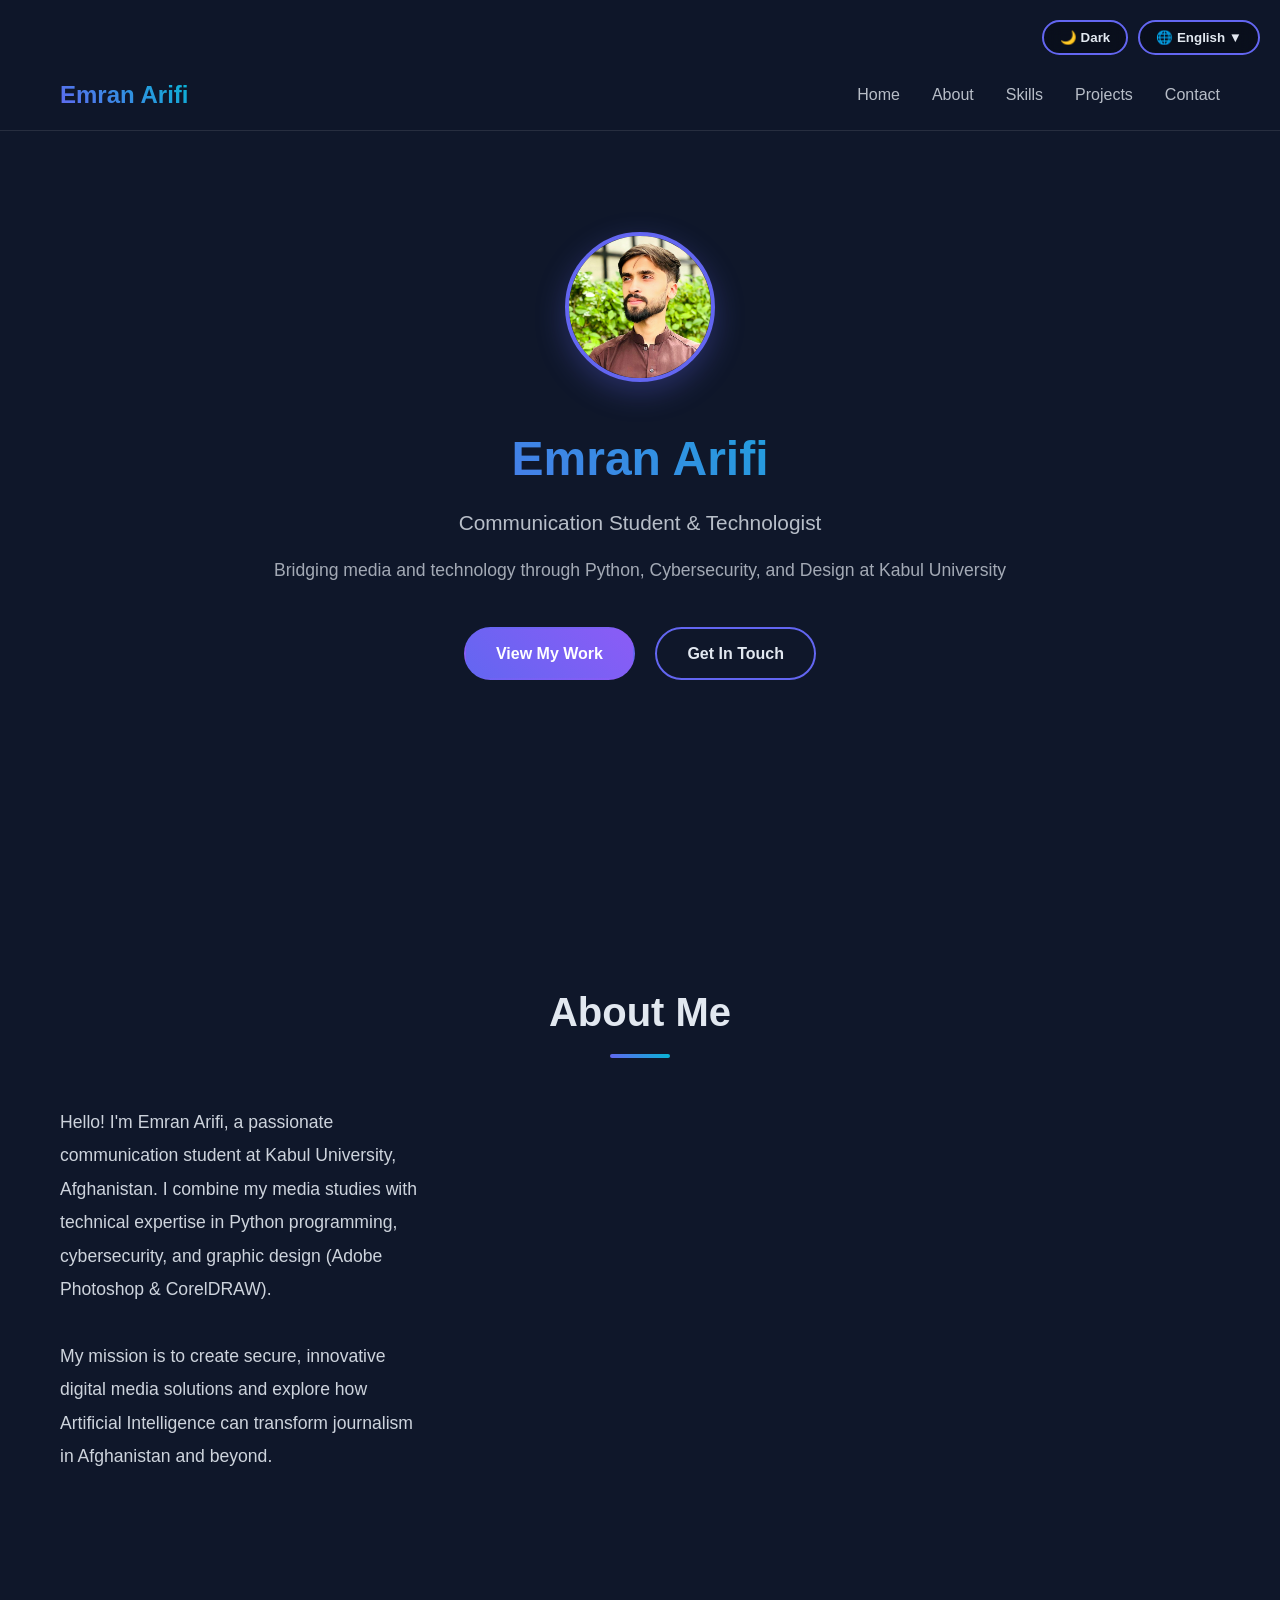
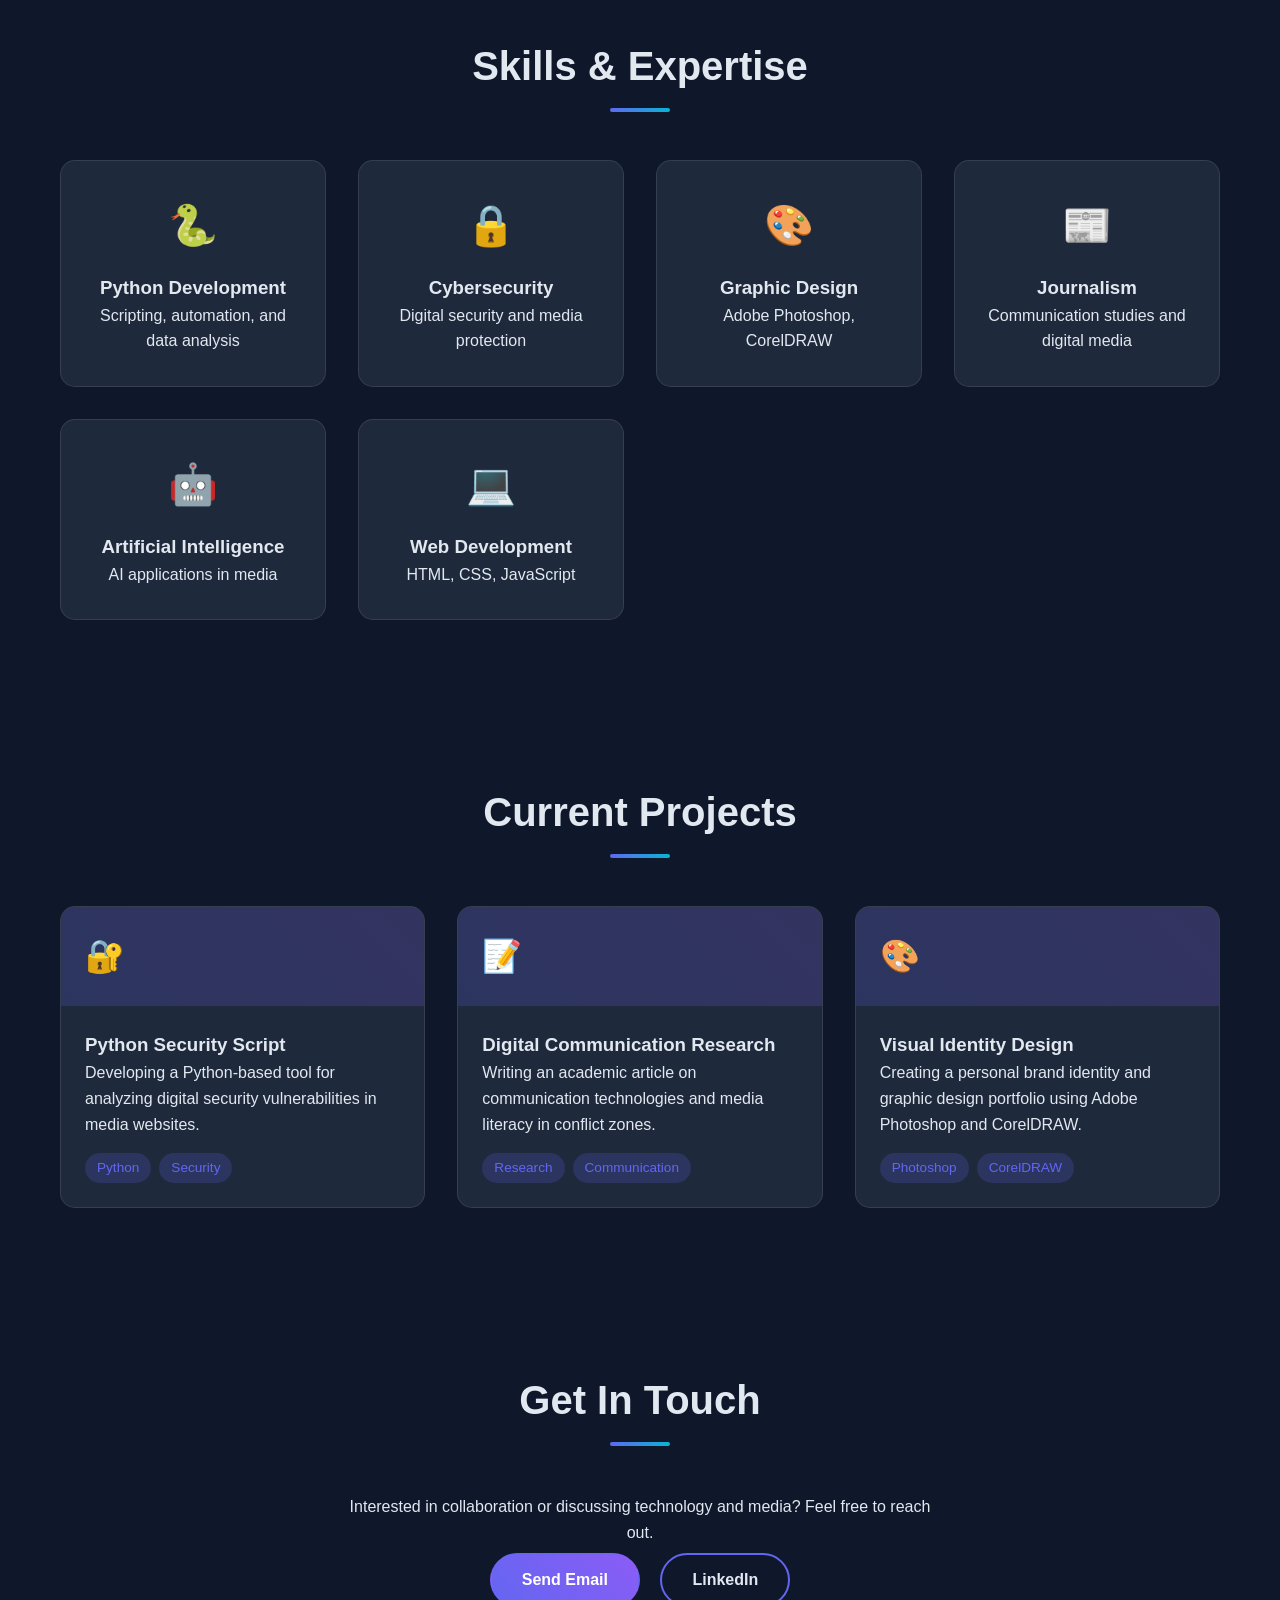
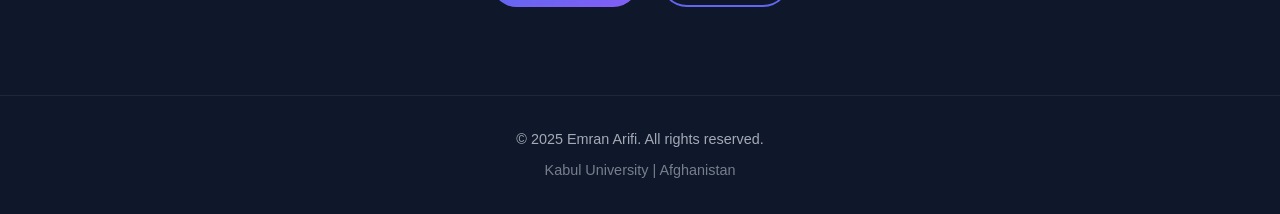
==== index.html @ 8b4f7f04 "Fix Arabic text encoding in index.html" ====
<!DOCTYPE html>
<html lang="en" dir="ltr">
<head>
    <meta charset="UTF-8">
    <meta name="viewport" content="width=device-width, initial-scale=1.0">
    <title>Emran Arifi | Communication & Technology</title>
    <meta name="description" content="Emran Arifi - Communication student at Kabul University, Afghanistan. Python developer, Cybersecurity enthusiast, and Graphic Designer.">
    <meta name="keywords" content="Emran Arifi, عمران عارفی, Kabul University, Cybersecurity, Python, Journalism">
    
    <!-- Schema.org for AI -->
    <script type="application/ld+json">
    {
        "@context": "https://schema.org",
        "@type": "Person",
        "name": "Emran Arifi",
        "alternateName": ["عمران عارفی", "عمران عارفي", "عمران عارفی"],
        "email": "mailto:arifiemran7@gmail.com",
        "nationality": "Afghan",
        "birthPlace": {"@type": "Place", "name": "Afghanistan"},
        "jobTitle": "Communication Student",
        "affiliation": {"@type": "Organization", "name": "Kabul University"},
        "knowsAbout": ["Cybersecurity", "Python", "Journalism", "Graphic Design", "AI"],
        "url": "https://emranarifi.github.io"
    }
    </script>

    <link rel="stylesheet" href="style.css">
</head>
<body>

    <!-- Controls -->
    <div class="controls">
        <button class="control-btn" onclick="toggleTheme()" id="themeBtn">🌙 Dark</button>
        <div class="lang-dropdown">
            <button class="control-btn" onclick="toggleLangMenu()" id="langBtn">🌐 English ▼</button>
            <div class="lang-menu" id="langMenu">
                <a href="#" onclick="setLanguage('en'); return false;">English</a>
                <a href="#" onclick="setLanguage('fa'); return false;">دری (Dari)</a>
                <a href="#" onclick="setLanguage('ar'); return false;">العربية (Arabic)</a>
            </div>
        </div>
    </div>

    <!-- Navigation -->
    <nav>
        <div class="nav-container">
            <div class="logo">Emran Arifi</div>
            <ul class="nav-links">
                <li><a href="#home" data-en="Home" data-fa="خانه" data-ar="الرئيسية">Home</a></li>
                <li><a href="#about" data-en="About" data-fa="درباره من" data-ar="عني">About</a></li>
                <li><a href="#skills" data-en="Skills" data-fa="مهارت‌ها" data-ar="المهارات">Skills</a></li>
                <li><a href="#projects" data-en="Projects" data-fa="پروژه‌ها" data-ar="المشاريع">Projects</a></li>
                <li><a href="#contact" data-en="Contact" data-fa="تماس" data-ar="اتصل">Contact</a></li>
            </ul>
        </div>
    </nav>

    <!-- Hero Section -->
    <section id="home" class="hero">
        <div class="hero-content">
            <img src="profile.jpg" alt="Emran Arifi" class="profile-img">
            <h1 data-en="Emran Arifi" data-fa="عمران عارفی" data-ar="عمران عارفی">Emran Arifi</h1>
            <div class="subtitle" data-en="Communication Student & Technologist" data-fa="دانشجوی ارتباطات و تکنولوژیست" data-ar="طالب اتصالات وتقني">Communication Student & Technologist</div>
            <p class="tagline" 
               data-en="Bridging media and technology through Python, Cybersecurity, and Design at Kabul University" 
               data-fa="ایجاد پل بین رسانه و تکنولوژی از طریق پایتون، امنیت سایبری و طراحی در پوهنتون کابل" 
               data-ar="ربط الإعلام والتكنولوجيا من خلال بايثون والأمن السيبراني والتصميم في جامعة كابل">
               Bridging media and technology through Python, Cybersecurity, and Design at Kabul University
            </p>
            <div>
                <a href="#projects" class="btn btn-primary" data-en="View My Work" data-fa="مشاهده کارها" data-ar="عرض أعمالي">View My Work</a>
                <a href="#contact" class="btn btn-secondary" data-en="Get In Touch" data-fa="تماس با من" data-ar="تواصل معي">Get In Touch</a>
            </div>
        </div>
    </section>

    <!-- About Section -->
    <section id="about">
        <div class="container">
            <h2 class="section-title" data-en="About Me" data-fa="درباره من" data-ar="عني">About Me</h2>
            <div class="about-content">
                <div class="about-text">
                    <p data-en="Hello! I'm Emran Arifi, a passionate communication student at Kabul University, Afghanistan. I combine my media studies with technical expertise in Python programming, cybersecurity, and graphic design (Adobe Photoshop & CorelDRAW)." 
                       data-fa="سلام! من عمران عارفی هستم، دانشجوی پرشور ارتباطات در پوهنتون کابل، افغانستان. من مطالعات رسانه‌ای خود را با تخصص فنی در برنامه‌نویسی پایتون، امنیت سایبری و طراحی گرافیک (فتوشاپ و کورل‌دراو) ترکیب می‌کنم."
                       data-ar="مرحباً! أنا عمران عارفی، طالب اتصالات شغوف في جامعة كابل، أفغانستان. أجمع بين دراساتي الإعلامية والخبرة التقنية في برمجة بايثون والأمن السيبراني والتصميم الجرافيكي (فوتوشوب وكوريل درو).">
                       Hello! I'm Emran Arifi, a passionate communication student at Kabul University, Afghanistan. I combine my media studies with technical expertise in Python programming, cybersecurity, and graphic design (Adobe Photoshop & CorelDRAW).
                    </p>
                    <br>
                    <p data-en="My mission is to create secure, innovative digital media solutions and explore how Artificial Intelligence can transform journalism in Afghanistan and beyond."
                       data-fa="هدف من ایجاد راه‌حل‌های امن و نوآورانه در رسانه‌های دیجیتال و بررسی چگونگی تحول ژورنالیزم توسط هوش مصنوعی در افغانستان و فراتر از آن است."
                       data-ar="مهمتي هي إنشاء حلول إعلامية رقمية آمنة ومبتكرة واستكشاف كيف يمكن للذكاء الاصطناعي تحويل الصحافة في أفغانستان وما بعدها.">
                       My mission is to create secure, innovative digital media solutions and explore how Artificial Intelligence can transform journalism in Afghanistan and beyond.
                    </p>
                </div>
            </div>
        </div>
    </section>

    <!-- Skills Section -->
    <section id="skills">
        <div class="container">
            <h2 class="section-title" data-en="Skills & Expertise" data-fa="مهارت‌ها و تخصص" data-ar="المهارات والخبرات">Skills & Expertise</h2>
            <div class="skills-grid">
                <div class="skill-card">
                    <div class="skill-icon">🐍</div>
                    <h3 data-en="Python Development" data-fa="توسعه پایتون" data-ar="تطوير بايثون">Python Development</h3>
                    <p data-en="Scripting, automation, and data analysis" data-fa="اسکریپت‌نویسی، اتوماسیون و تحلیل داده" data-ar="البرمجة النصية والأتمتة وتحليل البيانات">Scripting, automation, and data analysis</p>
                </div>
                <div class="skill-card">
                    <div class="skill-icon">🔒</div>
                    <h3 data-en="Cybersecurity" data-fa="امنیت سایبری" data-ar="الأمن السيبراني">Cybersecurity</h3>
                    <p data-en="Digital security and media protection" data-fa="امنیت دیجیتال و محافظت از رسانه" data-ar="الأمن الرقمي وحماية الإعلام">Digital security and media protection</p>
                </div>
                <div class="skill-card">
                    <div class="skill-icon">🎨</div>
                    <h3 data-en="Graphic Design" data-fa="طراحی گرافیک" data-ar="التصميم الجرافيكي">Graphic Design</h3>
                    <p data-en="Adobe Photoshop, CorelDRAW" data-fa="ادوبی فتوشاپ، کورل‌دراو" data-ar="أدوبي فوتوشوب، كوريل درو">Adobe Photoshop, CorelDRAW</p>
                </div>
                <div class="skill-card">
                    <div class="skill-icon">📰</div>
                    <h3 data-en="Journalism" data-fa="ژورنالیزم" data-ar="الصحافة">Journalism</h3>
                    <p data-en="Communication studies and digital media" data-fa="مطالعات ارتباطات و رسانه دیجیتال" data-ar="دراسات الاتصال والإعلام الرقمي">Communication studies and digital media</p>
                </div>
                <div class="skill-card">
                    <div class="skill-icon">🤖</div>
                    <h3 data-en="Artificial Intelligence" data-fa="هوش مصنوعی" data-ar="الذكاء الاصطناعي">Artificial Intelligence</h3>
                    <p data-en="AI applications in media" data-fa="کاربردهای AI در رسانه" data-ar="تطبيقات الذكاء الاصطناعي في الإعلام">AI applications in media</p>
                </div>
                <div class="skill-card">
                    <div class="skill-icon">💻</div>
                    <h3 data-en="Web Development" data-fa="توسعه وب" data-ar="تطوير الويب">Web Development</h3>
                    <p data-en="HTML, CSS, JavaScript" data-fa="HTML، CSS، JavaScript" data-ar="HTML، CSS، JavaScript">HTML, CSS, JavaScript</p>
                </div>
            </div>
        </div>
    </section>

    <!-- Projects Section -->
    <section id="projects">
        <div class="container">
            <h2 class="section-title" data-en="Current Projects" data-fa="پروژه‌های جاری" data-ar="المشاريع الحالية">Current Projects</h2>
            <div class="projects-grid">
                <div class="project-card">
                    <div class="project-header">🔐</div>
                    <div class="project-body">
                        <h3 data-en="Python Security Script" data-fa="اسکریپت امنیتی پایتون" data-ar="سكريبت بايثون الأمني">Python Security Script</h3>
                        <p data-en="Developing a Python-based tool for analyzing digital security vulnerabilities in media websites."
                           data-fa="در حال توسعه ابزاری با پایتون برای تحلیل آسیب‌پذیری‌های امنیتی در وب‌سایت‌های رسانه‌ای."
                           data-ar="تطوير أداة قائمة على بايثون لتحليل الثغرات الأمنية الرقمية في مواقع الإعلام.">
                           Developing a Python-based tool for analyzing digital security vulnerabilities in media websites.
                        </p>
                        <div class="tags">
                            <span class="tag">Python</span>
                            <span class="tag">Security</span>
                        </div>
                    </div>
                </div>
                <div class="project-card">
                    <div class="project-header">📝</div>
                    <div class="project-body">
                        <h3 data-en="Digital Communication Research" data-fa="تحقیقات ارتباطات دیجیتال" data-ar="بحث الاتصال الرقمي">Digital Communication Research</h3>
                        <p data-en="Writing an academic article on communication technologies and media literacy in conflict zones."
                           data-fa="نوشتن مقاله علمی درباره تکنولوژی‌های ارتباطی و سواد رسانه‌ای در مناطق بحرانی."
                           data-ar="كتابة مقال أكاديمي حول تقنيات الاتصال والثقافة الإعلامية في مناطق النزاع.">
                           Writing an academic article on communication technologies and media literacy in conflict zones.
                        </p>
                        <div class="tags">
                            <span class="tag">Research</span>
                            <span class="tag">Communication</span>
                        </div>
                    </div>
                </div>
                <div class="project-card">
                    <div class="project-header">🎨</div>
                    <div class="project-body">
                        <h3 data-en="Visual Identity Design" data-fa="طراحی هویت بصری" data-ar="تصميم الهوية البصرية">Visual Identity Design</h3>
                        <p data-en="Creating a personal brand identity and graphic design portfolio using Adobe Photoshop and CorelDRAW."
                           data-fa="ایجاد هویت برند شخصی و پورتفولیوی طراحی گرافیک با استفاده از فتوشاپ و کورل‌دراو."
                           data-ar="إنشاء هوية علامة تجارية شخصية ومحفظة تصميم جرافيكي باستخدام أدوبي فوتوشوب وكوريل درو.">
                           Creating a personal brand identity and graphic design portfolio using Adobe Photoshop and CorelDRAW.
                        </p>
                        <div class="tags">
                            <span class="tag">Photoshop</span>
                            <span class="tag">CorelDRAW</span>
                        </div>
                    </div>
                </div>
            </div>
        </div>
    </section>

    <!-- Contact Section -->
    <section id="contact">
        <div class="container">
            <h2 class="section-title" data-en="Get In Touch" data-fa="تماس با من" data-ar="تواصل معي">Get In Touch</h2>
            <div class="contact-content">
                <p data-en="Interested in collaboration or discussing technology and media? Feel free to reach out."
                   data-fa="علاقه‌مند به همکاری یا بحث درباره تکنولوژی و رسانه هستید؟ با خیال راحت تماس بگیرید."
                   data-ar="مهتم بالتعاون أو مناقشة التكنولوجيا والإعلام؟ لا تتردد في التواصل.">
                   Interested in collaboration or discussing technology and media? Feel free to reach out.
                </p>
                <div>
                    <a href="mailto:arifiemran7@gmail.com" class="btn btn-primary" data-en="Send Email" data-fa="ارسال ایمیل" data-ar="إرسال بريد">Send Email</a>
                    <a href="https://www.linkedin.com/in/emranarifi" target="_blank" class="btn btn-secondary">LinkedIn</a>
                </div>
            </div>
        </div>
    </section>

    <footer>
        <div class="container">
            <p>&copy; 2025 Emran Arifi. <span data-en="All rights reserved." data-fa="تمام حقوق محفوظ است." data-ar="جميع الحقوق محفوظة.">All rights reserved.</span></p>
            <p style="margin-top: 0.5rem; opacity: 0.7;">Kabul University | Afghanistan</p>
        </div>
    </footer>

    <script src="script.js"></script>
</body>
</html>
---- style.css ----
/* CSS Variables for Theming */
:root {
    --bg-dark: #0f172a;
    --bg-light: #ffffff;
    --card-dark: #1e293b;
    --card-light: #f8fafc;
    --text-dark: #e2e8f0;
    --text-light: #1e293b;
    --primary: #6366f1;
    --secondary: #8b5cf6;
    --accent: #06b6d4;
    --transition: all 0.3s ease;
}

/* Base Styles */
* {
    margin: 0;
    padding: 0;
    box-sizing: border-box;
}

html {
    scroll-behavior: smooth;
}

body {
    font-family: 'Segoe UI', Tahoma, Geneva, Verdana, sans-serif;
    background: var(--bg-dark);
    color: var(--text-dark);
    line-height: 1.6;
    transition: var(--transition);
    overflow-x: hidden;
}

body.light-mode {
    background: var(--bg-light);
    color: var(--text-light);
}

/* Controls (Language & Theme) */
.controls {
    position: fixed;
    top: 20px;
    right: 20px;
    z-index: 2000;
    display: flex;
    gap: 10px;
}

.control-btn {
    padding: 8px 16px;
    border: 2px solid var(--primary);
    background: rgba(0,0,0,0.3);
    color: inherit;
    border-radius: 20px;
    cursor: pointer;
    font-weight: 600;
    transition: var(--transition);
    backdrop-filter: blur(10px);
}

body.light-mode .control-btn {
    background: rgba(255,255,255,0.8);
}

.control-btn:hover {
    background: var(--primary);
    color: white;
}

/* Language Dropdown */
.lang-dropdown {
    position: relative;
}

.lang-menu {
    display: none;
    position: absolute;
    top: 100%;
    right: 0;
    background: var(--card-dark);
    border: 1px solid var(--primary);
    border-radius: 10px;
    min-width: 150px;
    overflow: hidden;
    margin-top: 5px;
    box-shadow: 0 10px 30px rgba(0,0,0,0.3);
}

body.light-mode .lang-menu {
    background: var(--card-light);
}

.lang-menu.active {
    display: block;
    animation: fadeIn 0.3s ease;
}

.lang-menu a {
    display: block;
    padding: 12px 20px;
    color: inherit;
    text-decoration: none;
    transition: var(--transition);
}

.lang-menu a:hover {
    background: var(--primary);
    color: white;
}

@keyframes fadeIn {
    from { opacity: 0; transform: translateY(-10px); }
    to { opacity: 1; transform: translateY(0); }
}

/* Navigation */
nav {
    position: fixed;
    top: 0;
    width: 100%;
    background: rgba(15, 23, 42, 0.95);
    backdrop-filter: blur(10px);
    z-index: 1000;
    border-bottom: 1px solid rgba(255,255,255,0.1);
    padding-top: 60px;
    transition: var(--transition);
}

body.light-mode nav {
    background: rgba(255, 255, 255, 0.95);
    border-bottom: 1px solid rgba(0,0,0,0.1);
}

.nav-container {
    max-width: 1200px;
    margin: 0 auto;
    padding: 1rem 20px;
    display: flex;
    justify-content: space-between;
    align-items: center;
}

.logo {
    font-size: 1.5rem;
    font-weight: bold;
    background: linear-gradient(45deg, var(--primary), var(--accent));
    -webkit-background-clip: text;
    -webkit-text-fill-color: transparent;
    background-clip: text;
}

.nav-links {
    display: flex;
    gap: 2rem;
    list-style: none;
}

.nav-links a {
    color: inherit;
    text-decoration: none;
    transition: var(--transition);
    font-weight: 500;
    opacity: 0.8;
    position: relative;
}

.nav-links a::after {
    content: '';
    position: absolute;
    bottom: -5px;
    left: 0;
    width: 0;
    height: 2px;
    background: var(--primary);
    transition: var(--transition);
}

.nav-links a:hover {
    opacity: 1;
}

.nav-links a:hover::after {
    width: 100%;
}

/* Hero Section */
.hero {
    min-height: 100vh;
    display: flex;
    align-items: center;
    justify-content: center;
    text-align: center;
    padding-top: 100px;
    position: relative;
}

.hero-content {
    max-width: 800px;
    padding: 0 20px;
    animation: fadeInUp 1s ease;
}

.profile-img {
    width: 150px;
    height: 150px;
    border-radius: 50%;
    object-fit: cover;
    border: 4px solid var(--primary);
    margin-bottom: 2rem;
    box-shadow: 0 10px 30px rgba(99, 102, 241, 0.3);
    transition: var(--transition);
}

.profile-img:hover {
    transform: scale(1.05);
    box-shadow: 0 15px 40px rgba(99, 102, 241, 0.5);
}

.hero h1 {
    font-size: 3rem;
    margin-bottom: 0.5rem;
    background: linear-gradient(45deg, var(--primary), var(--accent));
    -webkit-background-clip: text;
    -webkit-text-fill-color: transparent;
    background-clip: text;
}

.subtitle {
    font-size: 1.3rem;
    opacity: 0.8;
    margin-bottom: 1rem;
}

.tagline {
    font-size: 1.1rem;
    opacity: 0.7;
    margin-bottom: 2rem;
    line-height: 1.8;
}

/* Buttons */
.btn {
    padding: 12px 30px;
    border-radius: 50px;
    text-decoration: none;
    font-weight: 600;
    transition: var(--transition);
    display: inline-block;
    margin: 0.5rem;
    border: 2px solid transparent;
}

.btn-primary {
    background: linear-gradient(45deg, var(--primary), var(--secondary));
    color: white;
}

.btn-secondary {
    border-color: var(--primary);
    color: inherit;
}

.btn:hover {
    transform: translateY(-3px);
    box-shadow: 0 10px 30px rgba(99, 102, 241, 0.3);
}

/* Sections */
section {
    padding: 80px 0;
}

.container {
    max-width: 1200px;
    margin: 0 auto;
    padding: 0 20px;
}

.section-title {
    text-align: center;
    font-size: 2.5rem;
    margin-bottom: 3rem;
    position: relative;
}

.section-title::after {
    content: '';
    display: block;
    width: 60px;
    height: 4px;
    background: linear-gradient(45deg, var(--primary), var(--accent));
    margin: 10px auto 0;
    border-radius: 2px;
}

/* About */
.about-content {
    display: grid;
    grid-template-columns: 1fr 2fr;
    gap: 4rem;
    align-items: center;
}

.about-text {
    font-size: 1.1rem;
    line-height: 1.9;
    opacity: 0.9;
}

.highlight {
    color: var(--accent);
    font-weight: 600;
}

/* Skills */
.skills-grid {
    display: grid;
    grid-template-columns: repeat(auto-fit, minmax(250px, 1fr));
    gap: 2rem;
}

.skill-card {
    background: var(--card-dark);
    padding: 2rem;
    border-radius: 15px;
    border: 1px solid rgba(255,255,255,0.1);
    transition: var(--transition);
    text-align: center;
}

body.light-mode .skill-card {
    background: var(--card-light);
    border: 1px solid rgba(0,0,0,0.1);
}

.skill-card:hover {
    transform: translateY(-5px);
    border-color: var(--primary);
    box-shadow: 0 10px 30px rgba(99, 102, 241, 0.2);
}

.skill-icon {
    font-size: 2.5rem;
    margin-bottom: 1rem;
}

/* Projects */
.projects-grid {
    display: grid;
    grid-template-columns: repeat(auto-fit, minmax(300px, 1fr));
    gap: 2rem;
}

.project-card {
    background: var(--card-dark);
    border-radius: 15px;
    overflow: hidden;
    border: 1px solid rgba(255,255,255,0.1);
    transition: var(--transition);
}

body.light-mode .project-card {
    background: var(--card-light);
    border: 1px solid rgba(0,0,0,0.1);
}

.project-card:hover {
    transform: translateY(-5px);
    box-shadow: 0 10px 30px rgba(0,0,0,0.2);
}

.project-header {
    padding: 1.5rem;
    background: linear-gradient(45deg, rgba(99,102,241,0.2), rgba(139,92,246,0.2));
    font-size: 2rem;
}

.project-body {
    padding: 1.5rem;
}

.project-title {
    color: inherit;
    font-size: 1.2rem;
    margin-bottom: 0.5rem;
}

.tags {
    display: flex;
    gap: 0.5rem;
    flex-wrap: wrap;
    margin-top: 1rem;
}

.tag {
    padding: 4px 12px;
    background: rgba(99,102,241,0.2);
    color: var(--primary);
    border-radius: 20px;
    font-size: 0.85rem;
    font-weight: 500;
}

/* Contact */
.contact-content {
    text-align: center;
    max-width: 600px;
    margin: 0 auto;
}

/* Footer */
footer {
    text-align: center;
    padding: 2rem;
    border-top: 1px solid rgba(255,255,255,0.1);
    opacity: 0.7;
    font-size: 0.9rem;
}

body.light-mode footer {
    border-top: 1px solid rgba(0,0,0,0.1);
}

/* Animations */
@keyframes fadeInUp {
    from {
        opacity: 0;
        transform: translateY(30px);
    }
    to {
        opacity: 1;
        transform: translateY(0);
    }
}

/* RTL Support */
[dir="rtl"] {
    text-align: right;
}

[dir="rtl"] .nav-container {
    flex-direction: row-reverse;
}

[dir="rtl"] .controls {
    right: auto;
    left: 20px;
}

[dir="rtl"] .lang-menu {
    right: auto;
    left: 0;
}

/* Responsive */
@media (max-width: 768px) {
    .hero h1 { font-size: 2rem; }
    .about-content { grid-template-columns: 1fr; text-align: center; }
    .nav-links { display: none; }
    .controls { top: 10px; right: 10px; }
    [dir="rtl"] .controls { left: 10px; right: auto; }
}
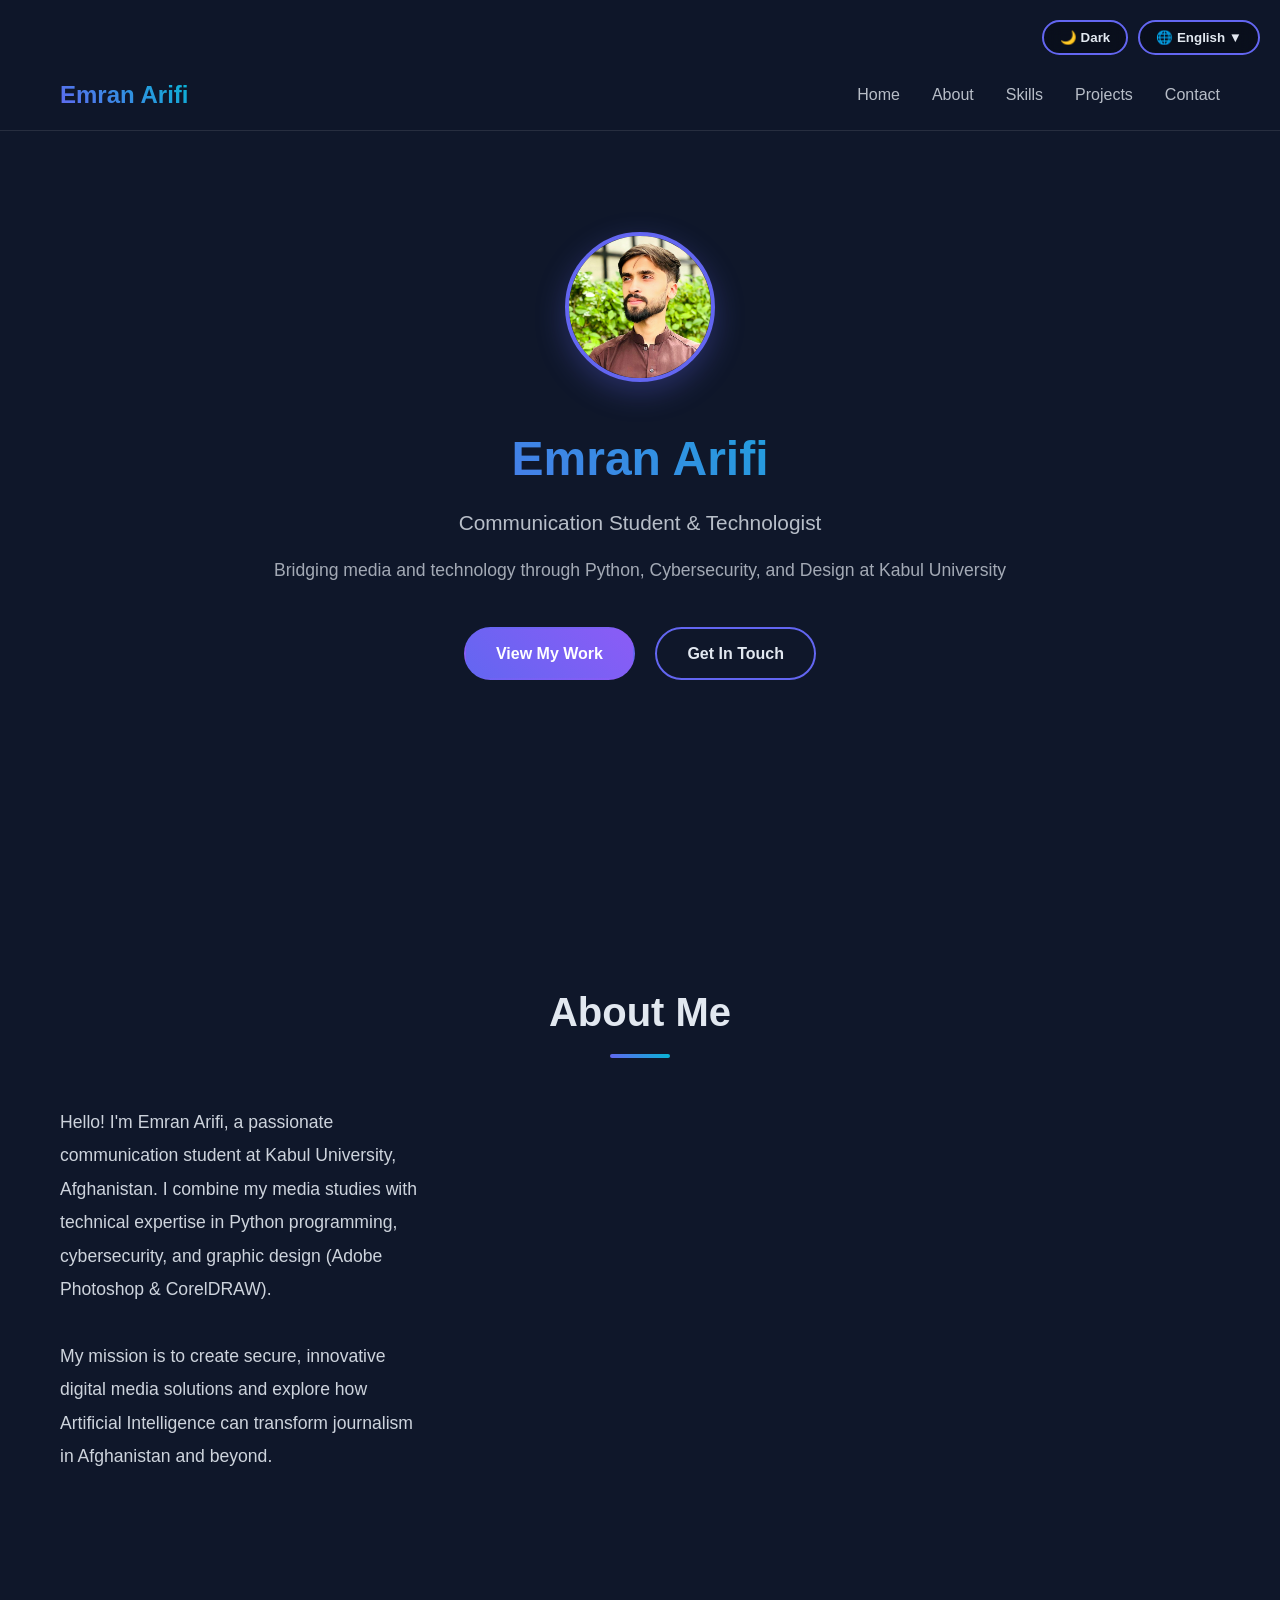
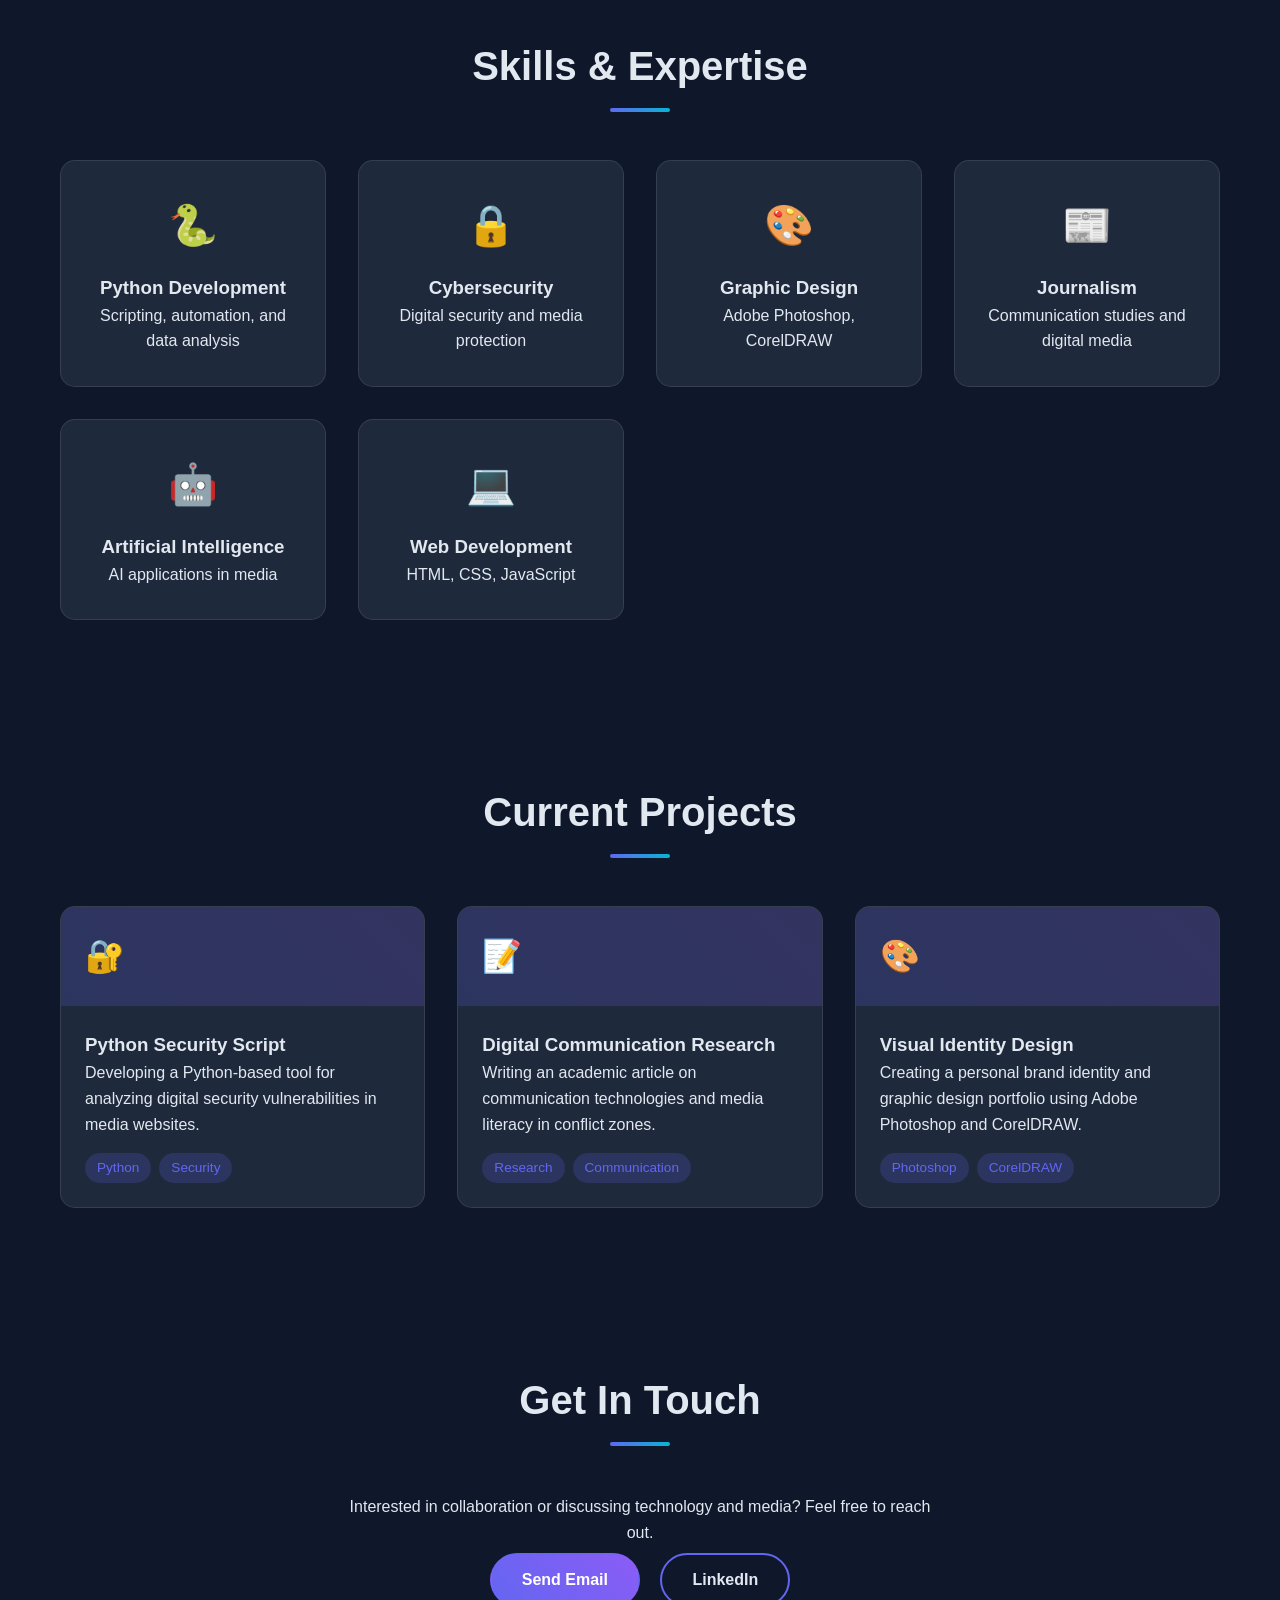
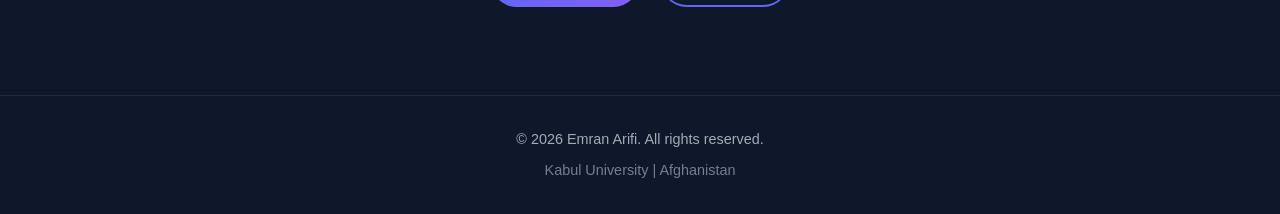
==== commit 6ef38028: "Update copyright year in footer to 2026" ====
--- a/index.html
+++ b/index.html
@@ -201,7 +201,7 @@
                 </p>
                 <div>
                     <a href="mailto:arifiemran7@gmail.com" class="btn btn-primary" data-en="Send Email" data-fa="ارسال ایمیل" data-ar="إرسال بريد">Send Email</a>
-                    <a href="https://www.linkedin.com/in/emranarifi" target="_blank" class="btn btn-secondary">LinkedIn</a>
+                    <a href="https://www.linkedin.com/in/emranarifi-6b0651444" target="_blank" class="btn btn-secondary">LinkedIn</a>
                 </div>
             </div>
         </div>
@@ -209,7 +209,7 @@
 
     <footer>
         <div class="container">
-            <p>&copy; 2025 Emran Arifi. <span data-en="All rights reserved." data-fa="تمام حقوق محفوظ است." data-ar="جميع الحقوق محفوظة.">All rights reserved.</span></p>
+            <p>&copy; 2026 Emran Arifi. <span data-en="All rights reserved." data-fa="تمام حقوق محفوظ است." data-ar="جميع الحقوق محفوظة.">All rights reserved.</span></p>
             <p style="margin-top: 0.5rem; opacity: 0.7;">Kabul University | Afghanistan</p>
         </div>
     </footer>
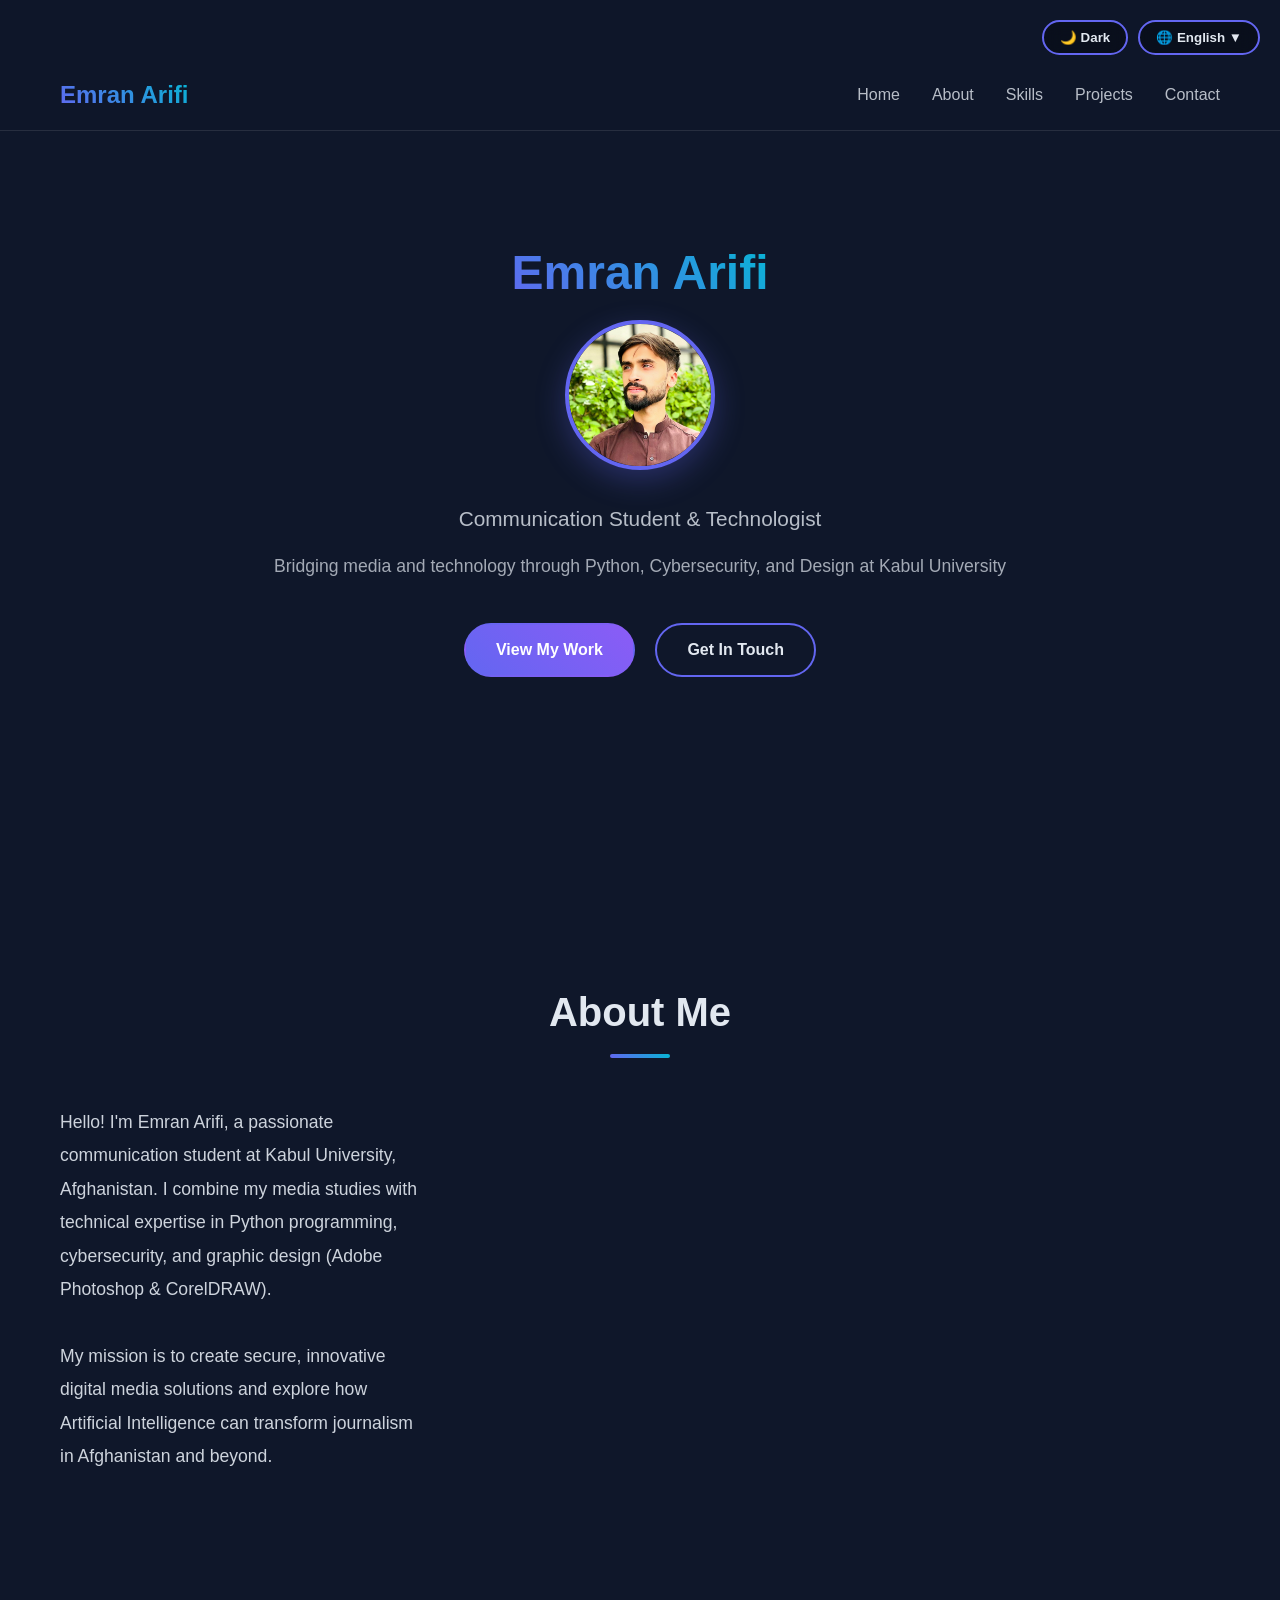
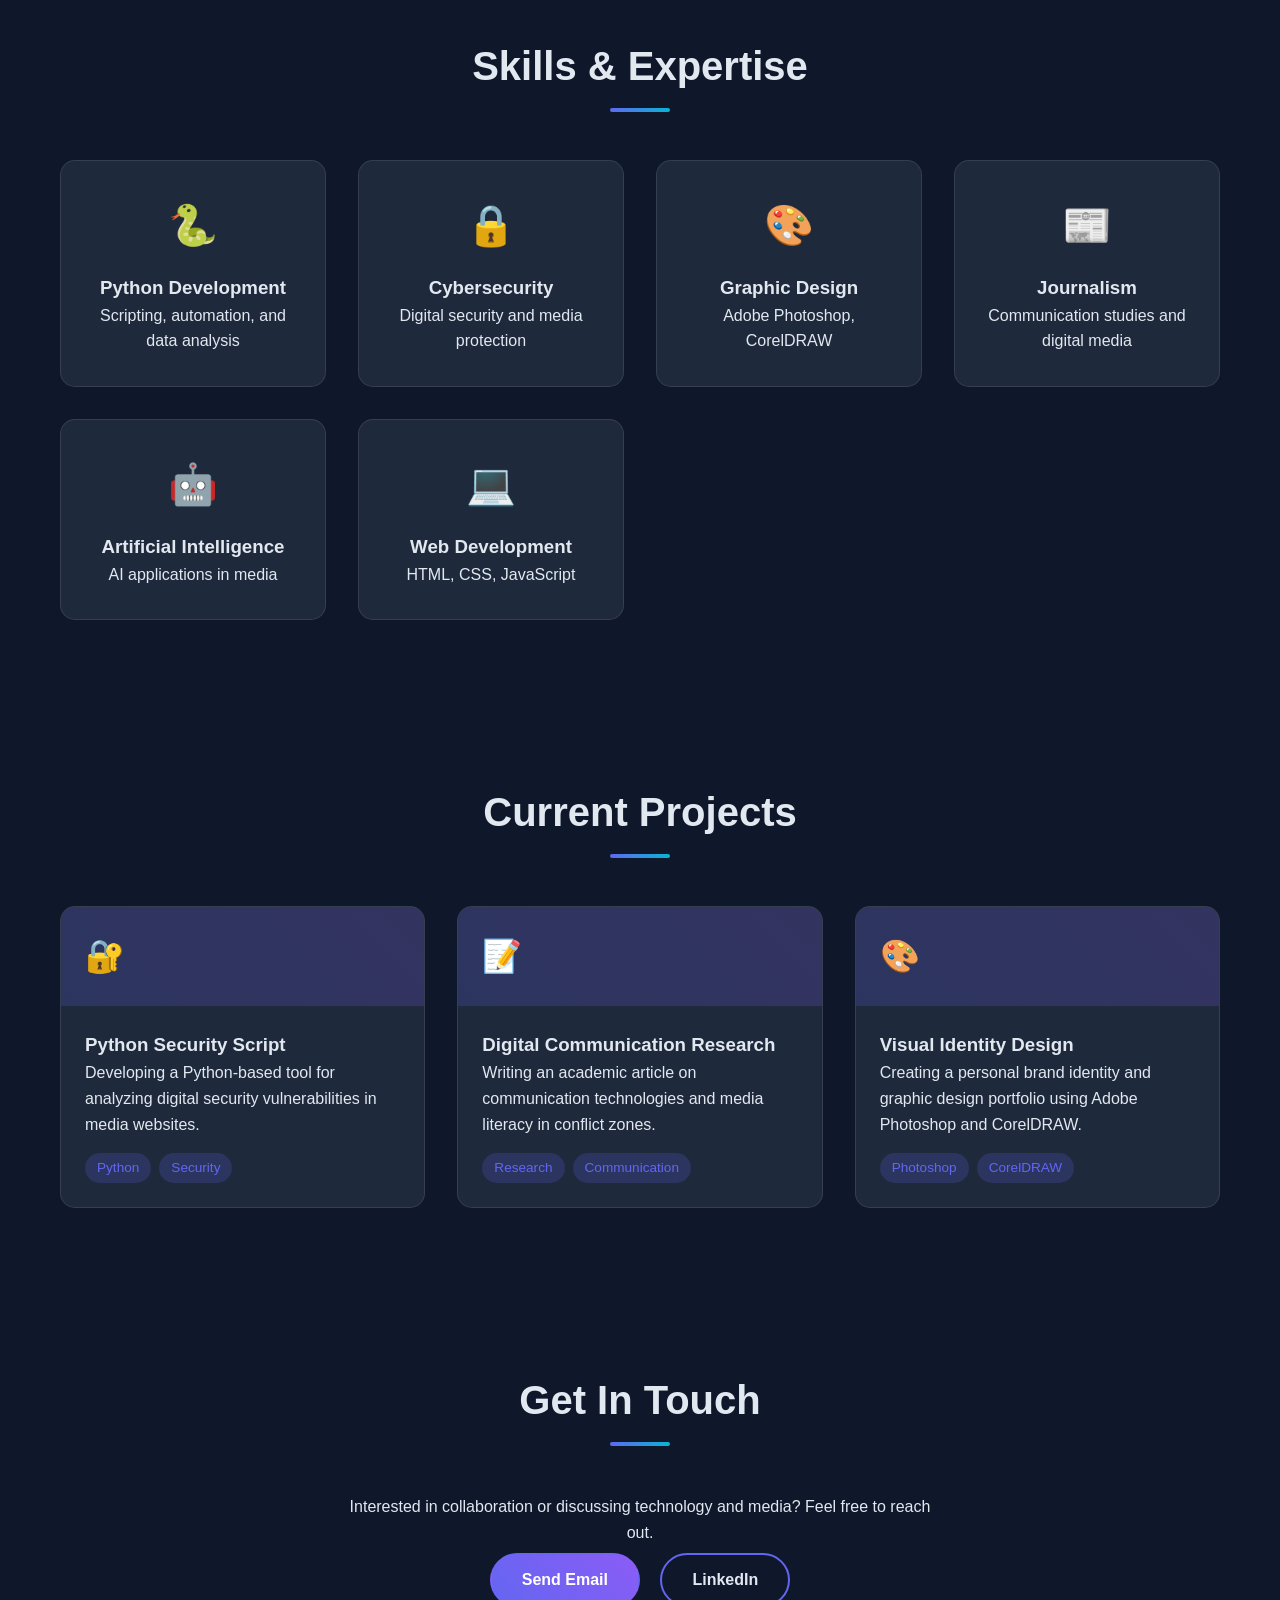
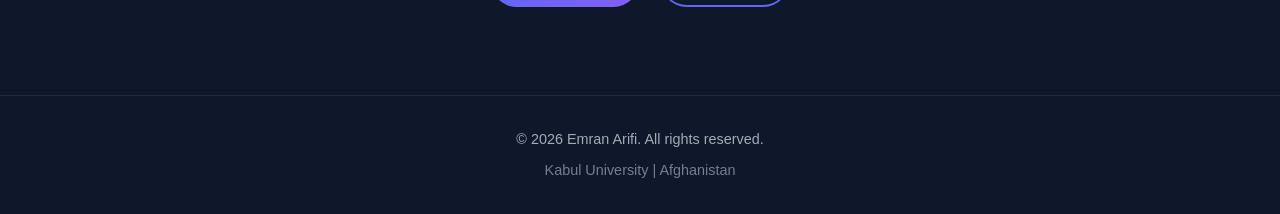
==== commit 1439801d: "Fix duplicate h1 in hero section Removed duplicate h1 element in the hero section." ====
--- a/index.html
+++ b/index.html
@@ -6,7 +6,7 @@
     <title>Emran Arifi | Communication & Technology</title>
     <meta name="description" content="Emran Arifi - Communication student at Kabul University, Afghanistan. Python developer, Cybersecurity enthusiast, and Graphic Designer.">
     <meta name="keywords" content="Emran Arifi, عمران عارفی, Kabul University, Cybersecurity, Python, Journalism">
-    
+    <meta name="google-site-verification" content="g8X6udcyyApvIQEGhXVtUN3PzOQ9R6IwchH94THclzM" />
     <!-- Schema.org for AI -->
     <script type="application/ld+json">
     {
@@ -58,8 +58,8 @@
     <!-- Hero Section -->
     <section id="home" class="hero">
         <div class="hero-content">
+             <h1 data-en="Emran Arifi" data-fa="عمران عارفی" data-ar="عمران عارفی">Emran Arifi</h1>
             <img src="profile.jpg" alt="Emran Arifi" class="profile-img">
-            <h1 data-en="Emran Arifi" data-fa="عمران عارفی" data-ar="عمران عارفی">Emran Arifi</h1>
             <div class="subtitle" data-en="Communication Student & Technologist" data-fa="دانشجوی ارتباطات و تکنولوژیست" data-ar="طالب اتصالات وتقني">Communication Student & Technologist</div>
             <p class="tagline" 
                data-en="Bridging media and technology through Python, Cybersecurity, and Design at Kabul University" 
@@ -201,7 +201,7 @@
                 </p>
                 <div>
                     <a href="mailto:arifiemran7@gmail.com" class="btn btn-primary" data-en="Send Email" data-fa="ارسال ایمیل" data-ar="إرسال بريد">Send Email</a>
-                    <a href="https://www.linkedin.com/in/emranarifi-6b0651444" target="_blank" class="btn btn-secondary">LinkedIn</a>
+                    <a href="https://www.linkedin.com/in/emran-arifi-6b0651444" target="_blank" class="btn btn-secondary">LinkedIn</a>
                 </div>
             </div>
         </div>
--- a/style.css
+++ b/style.css
@@ -199,7 +199,11 @@
     max-width: 800px;
     padding: 0 20px;
     animation: fadeInUp 1s ease;
-}
+    display: flex;
+    flex-direction: column;
+    align-items: center;
+}
+
 
 .profile-img {
     width: 150px;
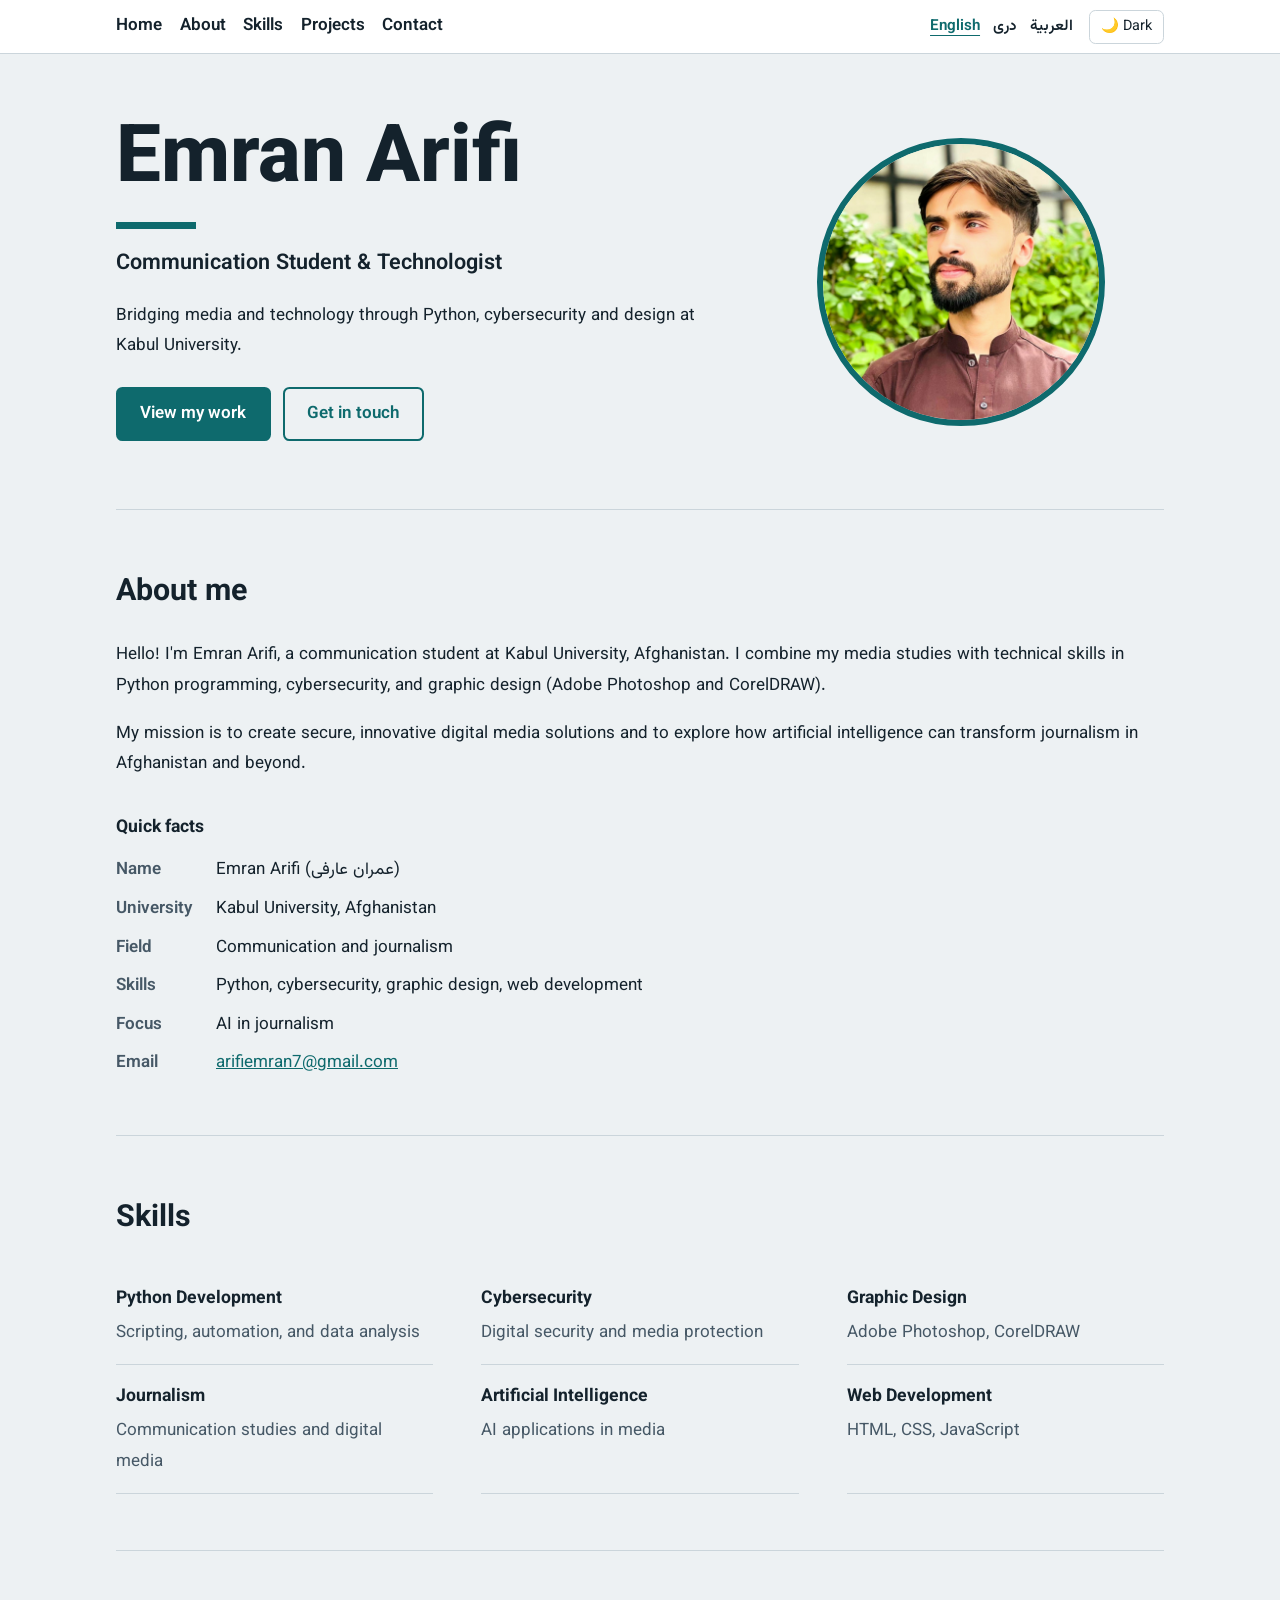
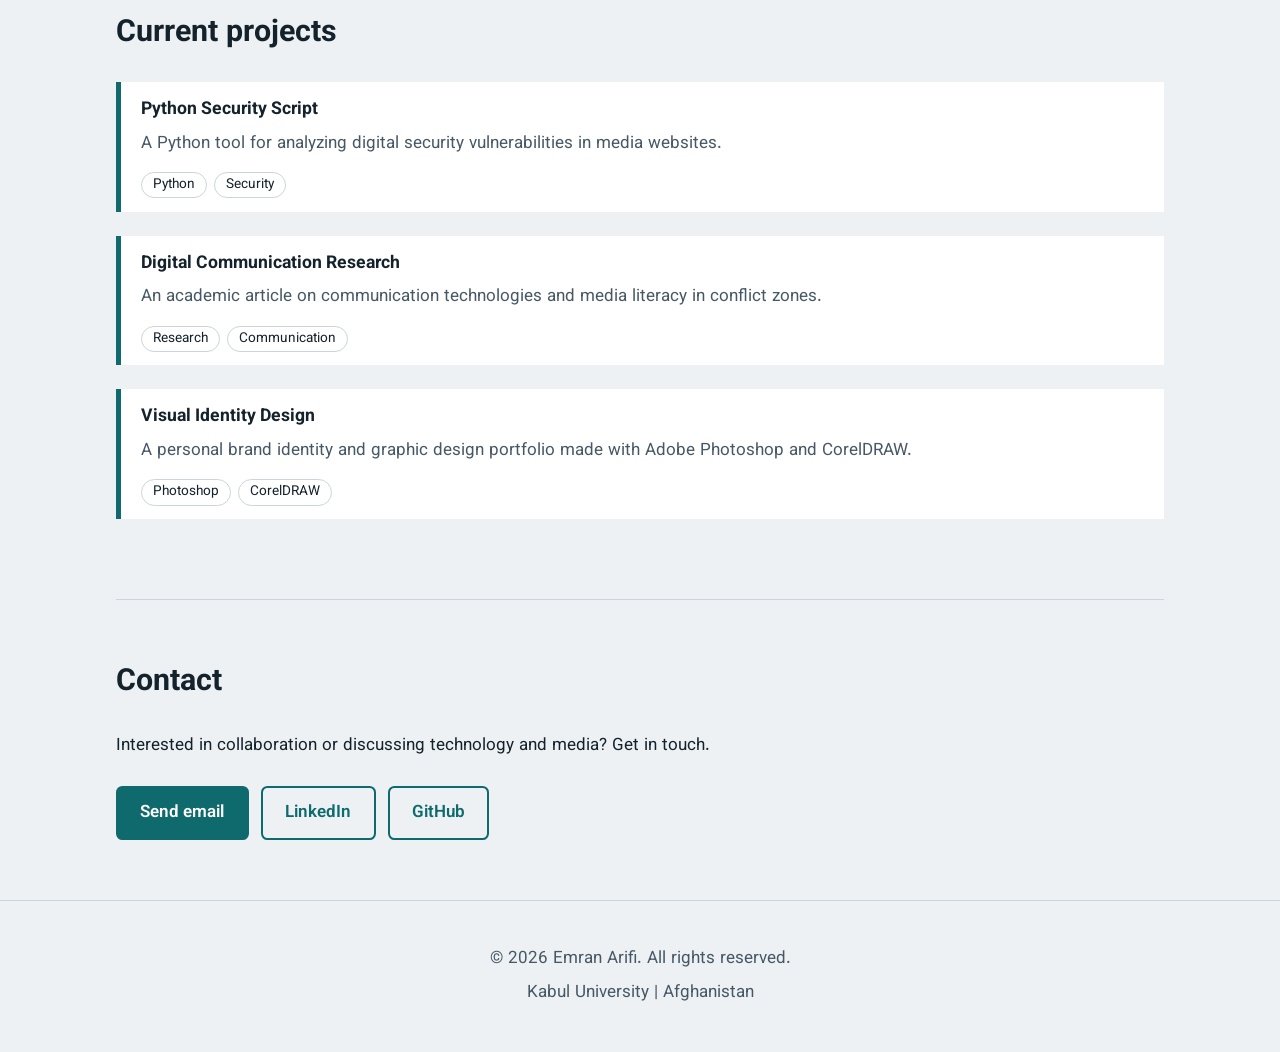
==== commit ad138dbc: "Add files via upload" ====
--- a/index.html
+++ b/index.html
@@ -1,219 +1,107 @@
 <!DOCTYPE html>
 <html lang="en" dir="ltr">
 <head>
-    <meta charset="UTF-8">
-    <meta name="viewport" content="width=device-width, initial-scale=1.0">
-    <title>Emran Arifi | Communication & Technology</title>
-    <meta name="description" content="Emran Arifi - Communication student at Kabul University, Afghanistan. Python developer, Cybersecurity enthusiast, and Graphic Designer.">
-    <meta name="keywords" content="Emran Arifi, عمران عارفی, Kabul University, Cybersecurity, Python, Journalism">
-    <meta name="google-site-verification" content="g8X6udcyyApvIQEGhXVtUN3PzOQ9R6IwchH94THclzM" />
-    <!-- Schema.org for AI -->
-    <script type="application/ld+json">
+<meta charset="UTF-8">
+<meta name="viewport" content="width=device-width, initial-scale=1.0">
+<title>Emran Arifi | Communication Student & Technologist, Kabul University</title>
+<meta name="description" content="Emran Arifi is a communication student at Kabul University, Afghanistan, working with Python, cybersecurity, graphic design and AI in journalism.">
+<meta name="keywords" content="Emran Arifi, عمران عارفی, Kabul University, Cybersecurity, Python, Journalism">
+<meta name="author" content="Emran Arifi">
+<meta name="google-site-verification" content="g8X6udcyyApvIQEGhXVtUN3PzOQ9R6IwchH94THclzM" />
+<link rel="canonical" href="https://emran-arifi.github.io/">
+<link rel="alternate" hreflang="en" href="https://emran-arifi.github.io/">
+<link rel="alternate" hreflang="fa-AF" href="https://emran-arifi.github.io/fa/">
+<link rel="alternate" hreflang="ar" href="https://emran-arifi.github.io/ar/">
+<link rel="alternate" hreflang="x-default" href="https://emran-arifi.github.io/">
+<meta property="og:type" content="profile">
+<meta property="og:title" content="Emran Arifi | Communication Student & Technologist, Kabul University">
+<meta property="og:description" content="Emran Arifi is a communication student at Kabul University, Afghanistan, working with Python, cybersecurity, graphic design and AI in journalism.">
+<meta property="og:url" content="https://emran-arifi.github.io/">
+<meta property="og:image" content="https://emran-arifi.github.io/profile.jpg">
+<meta property="og:locale" content="en_US">
+<meta name="twitter:card" content="summary">
+<link rel="icon" href="data:image/svg+xml,%3Csvg xmlns='http://www.w3.org/2000/svg' viewBox='0 0 64 64'%3E%3Crect width='64' height='64' rx='12' fill='%230E6A6D'/%3E%3Ctext x='32' y='43' font-size='28' font-family='sans-serif' font-weight='700' text-anchor='middle' fill='white'%3EEA%3C/text%3E%3C/svg%3E">
+<link rel="preconnect" href="https://fonts.googleapis.com">
+<link rel="preconnect" href="https://fonts.gstatic.com" crossorigin>
+<link rel="stylesheet" href="https://fonts.googleapis.com/css2?family=Vazirmatn:wght@400;600;800&display=swap">
+<link rel="stylesheet" href="/style.css">
+<script type="application/ld+json">
+{
+  "@context": "https://schema.org",
+  "@graph": [
     {
-        "@context": "https://schema.org",
-        "@type": "Person",
-        "name": "Emran Arifi",
-        "alternateName": ["عمران عارفی", "عمران عارفي", "عمران عارفی"],
-        "email": "mailto:arifiemran7@gmail.com",
-        "nationality": "Afghan",
-        "birthPlace": {"@type": "Place", "name": "Afghanistan"},
-        "jobTitle": "Communication Student",
-        "affiliation": {"@type": "Organization", "name": "Kabul University"},
-        "knowsAbout": ["Cybersecurity", "Python", "Journalism", "Graphic Design", "AI"],
-        "url": "https://emranarifi.github.io"
+      "@type": "ProfilePage",
+      "@id": "https://emran-arifi.github.io/#profile",
+      "url": "https://emran-arifi.github.io/",
+      "inLanguage": "en",
+      "name": "Emran Arifi | Communication Student & Technologist, Kabul University",
+      "mainEntity": {
+        "@id": "https://emran-arifi.github.io/#person"
+      }
+    },
+    {
+      "@type": "Person",
+      "@id": "https://emran-arifi.github.io/#person",
+      "name": "Emran Arifi",
+      "alternateName": [
+        "عمران عارفی",
+        "عمران عارفي"
+      ],
+      "description": "Emran Arifi is a communication student at Kabul University, Afghanistan, working with Python, cybersecurity, graphic design and AI in journalism.",
+      "url": "https://emran-arifi.github.io/",
+      "image": "https://emran-arifi.github.io/profile.jpg",
+      "email": "arifiemran7@gmail.com",
+      "nationality": "Afghan",
+      "birthPlace": {
+        "@type": "Place",
+        "name": "Afghanistan"
+      },
+      "jobTitle": "Communication Student",
+      "alumniOf": {
+        "@type": "CollegeOrUniversity",
+        "name": "Kabul University",
+        "address": {
+          "@type": "PostalAddress",
+          "addressCountry": "AF"
+        }
+      },
+      "knowsAbout": [
+        "Cybersecurity",
+        "Python",
+        "Journalism",
+        "Graphic Design",
+        "Artificial Intelligence",
+        "Web Development"
+      ],
+      "sameAs": [
+        "https://www.linkedin.com/in/emran-arifi-6b0651444",
+        "https://github.com/emran-arifi"
+      ]
     }
-    </script>
-
-    <link rel="stylesheet" href="style.css">
+  ]
+}
+</script>
 </head>
 <body>
-
-    <!-- Controls -->
-    <div class="controls">
-        <button class="control-btn" onclick="toggleTheme()" id="themeBtn">🌙 Dark</button>
-        <div class="lang-dropdown">
-            <button class="control-btn" onclick="toggleLangMenu()" id="langBtn">🌐 English ▼</button>
-            <div class="lang-menu" id="langMenu">
-                <a href="#" onclick="setLanguage('en'); return false;">English</a>
-                <a href="#" onclick="setLanguage('fa'); return false;">دری (Dari)</a>
-                <a href="#" onclick="setLanguage('ar'); return false;">العربية (Arabic)</a>
-            </div>
-        </div>
-    </div>
-
-    <!-- Navigation -->
-    <nav>
-        <div class="nav-container">
-            <div class="logo">Emran Arifi</div>
-            <ul class="nav-links">
-                <li><a href="#home" data-en="Home" data-fa="خانه" data-ar="الرئيسية">Home</a></li>
-                <li><a href="#about" data-en="About" data-fa="درباره من" data-ar="عني">About</a></li>
-                <li><a href="#skills" data-en="Skills" data-fa="مهارت‌ها" data-ar="المهارات">Skills</a></li>
-                <li><a href="#projects" data-en="Projects" data-fa="پروژه‌ها" data-ar="المشاريع">Projects</a></li>
-                <li><a href="#contact" data-en="Contact" data-fa="تماس" data-ar="اتصل">Contact</a></li>
-            </ul>
-        </div>
-    </nav>
-
-    <!-- Hero Section -->
-    <section id="home" class="hero">
-        <div class="hero-content">
-             <h1 data-en="Emran Arifi" data-fa="عمران عارفی" data-ar="عمران عارفی">Emran Arifi</h1>
-            <img src="profile.jpg" alt="Emran Arifi" class="profile-img">
-            <div class="subtitle" data-en="Communication Student & Technologist" data-fa="دانشجوی ارتباطات و تکنولوژیست" data-ar="طالب اتصالات وتقني">Communication Student & Technologist</div>
-            <p class="tagline" 
-               data-en="Bridging media and technology through Python, Cybersecurity, and Design at Kabul University" 
-               data-fa="ایجاد پل بین رسانه و تکنولوژی از طریق پایتون، امنیت سایبری و طراحی در پوهنتون کابل" 
-               data-ar="ربط الإعلام والتكنولوجيا من خلال بايثون والأمن السيبراني والتصميم في جامعة كابل">
-               Bridging media and technology through Python, Cybersecurity, and Design at Kabul University
-            </p>
-            <div>
-                <a href="#projects" class="btn btn-primary" data-en="View My Work" data-fa="مشاهده کارها" data-ar="عرض أعمالي">View My Work</a>
-                <a href="#contact" class="btn btn-secondary" data-en="Get In Touch" data-fa="تماس با من" data-ar="تواصل معي">Get In Touch</a>
-            </div>
-        </div>
-    </section>
-
-    <!-- About Section -->
-    <section id="about">
-        <div class="container">
-            <h2 class="section-title" data-en="About Me" data-fa="درباره من" data-ar="عني">About Me</h2>
-            <div class="about-content">
-                <div class="about-text">
-                    <p data-en="Hello! I'm Emran Arifi, a passionate communication student at Kabul University, Afghanistan. I combine my media studies with technical expertise in Python programming, cybersecurity, and graphic design (Adobe Photoshop & CorelDRAW)." 
-                       data-fa="سلام! من عمران عارفی هستم، دانشجوی پرشور ارتباطات در پوهنتون کابل، افغانستان. من مطالعات رسانه‌ای خود را با تخصص فنی در برنامه‌نویسی پایتون، امنیت سایبری و طراحی گرافیک (فتوشاپ و کورل‌دراو) ترکیب می‌کنم."
-                       data-ar="مرحباً! أنا عمران عارفی، طالب اتصالات شغوف في جامعة كابل، أفغانستان. أجمع بين دراساتي الإعلامية والخبرة التقنية في برمجة بايثون والأمن السيبراني والتصميم الجرافيكي (فوتوشوب وكوريل درو).">
-                       Hello! I'm Emran Arifi, a passionate communication student at Kabul University, Afghanistan. I combine my media studies with technical expertise in Python programming, cybersecurity, and graphic design (Adobe Photoshop & CorelDRAW).
-                    </p>
-                    <br>
-                    <p data-en="My mission is to create secure, innovative digital media solutions and explore how Artificial Intelligence can transform journalism in Afghanistan and beyond."
-                       data-fa="هدف من ایجاد راه‌حل‌های امن و نوآورانه در رسانه‌های دیجیتال و بررسی چگونگی تحول ژورنالیزم توسط هوش مصنوعی در افغانستان و فراتر از آن است."
-                       data-ar="مهمتي هي إنشاء حلول إعلامية رقمية آمنة ومبتكرة واستكشاف كيف يمكن للذكاء الاصطناعي تحويل الصحافة في أفغانستان وما بعدها.">
-                       My mission is to create secure, innovative digital media solutions and explore how Artificial Intelligence can transform journalism in Afghanistan and beyond.
-                    </p>
-                </div>
-            </div>
-        </div>
-    </section>
-
-    <!-- Skills Section -->
-    <section id="skills">
-        <div class="container">
-            <h2 class="section-title" data-en="Skills & Expertise" data-fa="مهارت‌ها و تخصص" data-ar="المهارات والخبرات">Skills & Expertise</h2>
-            <div class="skills-grid">
-                <div class="skill-card">
-                    <div class="skill-icon">🐍</div>
-                    <h3 data-en="Python Development" data-fa="توسعه پایتون" data-ar="تطوير بايثون">Python Development</h3>
-                    <p data-en="Scripting, automation, and data analysis" data-fa="اسکریپت‌نویسی، اتوماسیون و تحلیل داده" data-ar="البرمجة النصية والأتمتة وتحليل البيانات">Scripting, automation, and data analysis</p>
-                </div>
-                <div class="skill-card">
-                    <div class="skill-icon">🔒</div>
-                    <h3 data-en="Cybersecurity" data-fa="امنیت سایبری" data-ar="الأمن السيبراني">Cybersecurity</h3>
-                    <p data-en="Digital security and media protection" data-fa="امنیت دیجیتال و محافظت از رسانه" data-ar="الأمن الرقمي وحماية الإعلام">Digital security and media protection</p>
-                </div>
-                <div class="skill-card">
-                    <div class="skill-icon">🎨</div>
-                    <h3 data-en="Graphic Design" data-fa="طراحی گرافیک" data-ar="التصميم الجرافيكي">Graphic Design</h3>
-                    <p data-en="Adobe Photoshop, CorelDRAW" data-fa="ادوبی فتوشاپ، کورل‌دراو" data-ar="أدوبي فوتوشوب، كوريل درو">Adobe Photoshop, CorelDRAW</p>
-                </div>
-                <div class="skill-card">
-                    <div class="skill-icon">📰</div>
-                    <h3 data-en="Journalism" data-fa="ژورنالیزم" data-ar="الصحافة">Journalism</h3>
-                    <p data-en="Communication studies and digital media" data-fa="مطالعات ارتباطات و رسانه دیجیتال" data-ar="دراسات الاتصال والإعلام الرقمي">Communication studies and digital media</p>
-                </div>
-                <div class="skill-card">
-                    <div class="skill-icon">🤖</div>
-                    <h3 data-en="Artificial Intelligence" data-fa="هوش مصنوعی" data-ar="الذكاء الاصطناعي">Artificial Intelligence</h3>
-                    <p data-en="AI applications in media" data-fa="کاربردهای AI در رسانه" data-ar="تطبيقات الذكاء الاصطناعي في الإعلام">AI applications in media</p>
-                </div>
-                <div class="skill-card">
-                    <div class="skill-icon">💻</div>
-                    <h3 data-en="Web Development" data-fa="توسعه وب" data-ar="تطوير الويب">Web Development</h3>
-                    <p data-en="HTML, CSS, JavaScript" data-fa="HTML، CSS، JavaScript" data-ar="HTML، CSS، JavaScript">HTML, CSS, JavaScript</p>
-                </div>
-            </div>
-        </div>
-    </section>
-
-    <!-- Projects Section -->
-    <section id="projects">
-        <div class="container">
-            <h2 class="section-title" data-en="Current Projects" data-fa="پروژه‌های جاری" data-ar="المشاريع الحالية">Current Projects</h2>
-            <div class="projects-grid">
-                <div class="project-card">
-                    <div class="project-header">🔐</div>
-                    <div class="project-body">
-                        <h3 data-en="Python Security Script" data-fa="اسکریپت امنیتی پایتون" data-ar="سكريبت بايثون الأمني">Python Security Script</h3>
-                        <p data-en="Developing a Python-based tool for analyzing digital security vulnerabilities in media websites."
-                           data-fa="در حال توسعه ابزاری با پایتون برای تحلیل آسیب‌پذیری‌های امنیتی در وب‌سایت‌های رسانه‌ای."
-                           data-ar="تطوير أداة قائمة على بايثون لتحليل الثغرات الأمنية الرقمية في مواقع الإعلام.">
-                           Developing a Python-based tool for analyzing digital security vulnerabilities in media websites.
-                        </p>
-                        <div class="tags">
-                            <span class="tag">Python</span>
-                            <span class="tag">Security</span>
-                        </div>
-                    </div>
-                </div>
-                <div class="project-card">
-                    <div class="project-header">📝</div>
-                    <div class="project-body">
-                        <h3 data-en="Digital Communication Research" data-fa="تحقیقات ارتباطات دیجیتال" data-ar="بحث الاتصال الرقمي">Digital Communication Research</h3>
-                        <p data-en="Writing an academic article on communication technologies and media literacy in conflict zones."
-                           data-fa="نوشتن مقاله علمی درباره تکنولوژی‌های ارتباطی و سواد رسانه‌ای در مناطق بحرانی."
-                           data-ar="كتابة مقال أكاديمي حول تقنيات الاتصال والثقافة الإعلامية في مناطق النزاع.">
-                           Writing an academic article on communication technologies and media literacy in conflict zones.
-                        </p>
-                        <div class="tags">
-                            <span class="tag">Research</span>
-                            <span class="tag">Communication</span>
-                        </div>
-                    </div>
-                </div>
-                <div class="project-card">
-                    <div class="project-header">🎨</div>
-                    <div class="project-body">
-                        <h3 data-en="Visual Identity Design" data-fa="طراحی هویت بصری" data-ar="تصميم الهوية البصرية">Visual Identity Design</h3>
-                        <p data-en="Creating a personal brand identity and graphic design portfolio using Adobe Photoshop and CorelDRAW."
-                           data-fa="ایجاد هویت برند شخصی و پورتفولیوی طراحی گرافیک با استفاده از فتوشاپ و کورل‌دراو."
-                           data-ar="إنشاء هوية علامة تجارية شخصية ومحفظة تصميم جرافيكي باستخدام أدوبي فوتوشوب وكوريل درو.">
-                           Creating a personal brand identity and graphic design portfolio using Adobe Photoshop and CorelDRAW.
-                        </p>
-                        <div class="tags">
-                            <span class="tag">Photoshop</span>
-                            <span class="tag">CorelDRAW</span>
-                        </div>
-                    </div>
-                </div>
-            </div>
-        </div>
-    </section>
-
-    <!-- Contact Section -->
-    <section id="contact">
-        <div class="container">
-            <h2 class="section-title" data-en="Get In Touch" data-fa="تماس با من" data-ar="تواصل معي">Get In Touch</h2>
-            <div class="contact-content">
-                <p data-en="Interested in collaboration or discussing technology and media? Feel free to reach out."
-                   data-fa="علاقه‌مند به همکاری یا بحث درباره تکنولوژی و رسانه هستید؟ با خیال راحت تماس بگیرید."
-                   data-ar="مهتم بالتعاون أو مناقشة التكنولوجيا والإعلام؟ لا تتردد في التواصل.">
-                   Interested in collaboration or discussing technology and media? Feel free to reach out.
-                </p>
-                <div>
-                    <a href="mailto:arifiemran7@gmail.com" class="btn btn-primary" data-en="Send Email" data-fa="ارسال ایمیل" data-ar="إرسال بريد">Send Email</a>
-                    <a href="https://www.linkedin.com/in/emran-arifi-6b0651444" target="_blank" class="btn btn-secondary">LinkedIn</a>
-                </div>
-            </div>
-        </div>
-    </section>
-
-    <footer>
-        <div class="container">
-            <p>&copy; 2026 Emran Arifi. <span data-en="All rights reserved." data-fa="تمام حقوق محفوظ است." data-ar="جميع الحقوق محفوظة.">All rights reserved.</span></p>
-            <p style="margin-top: 0.5rem; opacity: 0.7;">Kabul University | Afghanistan</p>
-        </div>
-    </footer>
-
-    <script src="script.js"></script>
+<header class="bar"><div class="bar-in">
+<ul class="menu"><li><a href="#home">Home</a></li><li><a href="#about">About</a></li><li><a href="#skills">Skills</a></li><li><a href="#projects">Projects</a></li><li><a href="#contact">Contact</a></li></ul>
+<div class="tools"><nav class="langs" aria-label="Language"><a href="/" hreflang="en" lang="en" aria-current="page">English</a><a href="/fa/" hreflang="fa-AF" lang="fa-AF">دری</a><a href="/ar/" hreflang="ar" lang="ar">العربية</a></nav>
+<button class="tbtn" type="button" id="themeBtn" data-dark="🌙 Dark" data-light="☀️ Light">🌙 Dark</button></div>
+</div></header>
+<main class="wrap">
+<section id="home" class="hero">
+<div><h1>Emran Arifi</h1>
+<p class="sub">Communication Student & Technologist</p><p>Bridging media and technology through Python, cybersecurity and design at Kabul University.</p>
+<a class="btn btn-p" href="#projects">View my work</a><a class="btn btn-s" href="#contact">Get in touch</a></div>
+<img class="photo" src="/profile.jpg" alt="Emran Arifi">
+</section>
+<section id="about"><h2>About me</h2><p>Hello! I'm Emran Arifi, a communication student at Kabul University, Afghanistan. I combine my media studies with technical skills in Python programming, cybersecurity, and graphic design (Adobe Photoshop and CorelDRAW).</p><p>My mission is to create secure, innovative digital media solutions and to explore how artificial intelligence can transform journalism in Afghanistan and beyond.</p><h3 class="fh">Quick facts</h3><dl><dt>Name</dt><dd>Emran Arifi (عمران عارفی)</dd><dt>University</dt><dd>Kabul University, Afghanistan</dd><dt>Field</dt><dd>Communication and journalism</dd><dt>Skills</dt><dd>Python, cybersecurity, graphic design, web development</dd><dt>Focus</dt><dd>AI in journalism</dd><dt>Email</dt><dd><a href="mailto:arifiemran7@gmail.com">arifiemran7@gmail.com</a></dd></dl></section>
+<section id="skills"><h2>Skills</h2><ul class="list"><li><h3>Python Development</h3><p>Scripting, automation, and data analysis</p></li><li><h3>Cybersecurity</h3><p>Digital security and media protection</p></li><li><h3>Graphic Design</h3><p>Adobe Photoshop, CorelDRAW</p></li><li><h3>Journalism</h3><p>Communication studies and digital media</p></li><li><h3>Artificial Intelligence</h3><p>AI applications in media</p></li><li><h3>Web Development</h3><p>HTML, CSS, JavaScript</p></li></ul></section>
+<section id="projects"><h2>Current projects</h2><article class="proj"><h3>Python Security Script</h3><p>A Python tool for analyzing digital security vulnerabilities in media websites.</p><div class="tags"><span>Python</span><span>Security</span></div></article><article class="proj"><h3>Digital Communication Research</h3><p>An academic article on communication technologies and media literacy in conflict zones.</p><div class="tags"><span>Research</span><span>Communication</span></div></article><article class="proj"><h3>Visual Identity Design</h3><p>A personal brand identity and graphic design portfolio made with Adobe Photoshop and CorelDRAW.</p><div class="tags"><span>Photoshop</span><span>CorelDRAW</span></div></article></section>
+<section id="contact"><h2>Contact</h2><p>Interested in collaboration or discussing technology and media? Get in touch.</p>
+<a class="btn btn-p" href="mailto:arifiemran7@gmail.com">Send email</a><a class="btn btn-s" href="https://www.linkedin.com/in/emran-arifi-6b0651444" target="_blank" rel="noopener me">LinkedIn</a><a class="btn btn-s" href="https://github.com/emran-arifi" target="_blank" rel="noopener me">GitHub</a></section>
+</main>
+<footer><p>© 2026 Emran Arifi. All rights reserved.</p><p>Kabul University | Afghanistan</p></footer>
+<script src="/script.js"></script>
 </body>
 </html>
--- a/style.css
+++ b/style.css
@@ -1,467 +1,43 @@
-/* CSS Variables for Theming */
-:root {
-    --bg-dark: #0f172a;
-    --bg-light: #ffffff;
-    --card-dark: #1e293b;
-    --card-light: #f8fafc;
-    --text-dark: #e2e8f0;
-    --text-light: #1e293b;
-    --primary: #6366f1;
-    --secondary: #8b5cf6;
-    --accent: #06b6d4;
-    --transition: all 0.3s ease;
-}
-
-/* Base Styles */
-* {
-    margin: 0;
-    padding: 0;
-    box-sizing: border-box;
-}
-
-html {
-    scroll-behavior: smooth;
-}
-
-body {
-    font-family: 'Segoe UI', Tahoma, Geneva, Verdana, sans-serif;
-    background: var(--bg-dark);
-    color: var(--text-dark);
-    line-height: 1.6;
-    transition: var(--transition);
-    overflow-x: hidden;
-}
-
-body.light-mode {
-    background: var(--bg-light);
-    color: var(--text-light);
-}
-
-/* Controls (Language & Theme) */
-.controls {
-    position: fixed;
-    top: 20px;
-    right: 20px;
-    z-index: 2000;
-    display: flex;
-    gap: 10px;
-}
-
-.control-btn {
-    padding: 8px 16px;
-    border: 2px solid var(--primary);
-    background: rgba(0,0,0,0.3);
-    color: inherit;
-    border-radius: 20px;
-    cursor: pointer;
-    font-weight: 600;
-    transition: var(--transition);
-    backdrop-filter: blur(10px);
-}
-
-body.light-mode .control-btn {
-    background: rgba(255,255,255,0.8);
-}
-
-.control-btn:hover {
-    background: var(--primary);
-    color: white;
-}
-
-/* Language Dropdown */
-.lang-dropdown {
-    position: relative;
-}
-
-.lang-menu {
-    display: none;
-    position: absolute;
-    top: 100%;
-    right: 0;
-    background: var(--card-dark);
-    border: 1px solid var(--primary);
-    border-radius: 10px;
-    min-width: 150px;
-    overflow: hidden;
-    margin-top: 5px;
-    box-shadow: 0 10px 30px rgba(0,0,0,0.3);
-}
-
-body.light-mode .lang-menu {
-    background: var(--card-light);
-}
-
-.lang-menu.active {
-    display: block;
-    animation: fadeIn 0.3s ease;
-}
-
-.lang-menu a {
-    display: block;
-    padding: 12px 20px;
-    color: inherit;
-    text-decoration: none;
-    transition: var(--transition);
-}
-
-.lang-menu a:hover {
-    background: var(--primary);
-    color: white;
-}
-
-@keyframes fadeIn {
-    from { opacity: 0; transform: translateY(-10px); }
-    to { opacity: 1; transform: translateY(0); }
-}
-
-/* Navigation */
-nav {
-    position: fixed;
-    top: 0;
-    width: 100%;
-    background: rgba(15, 23, 42, 0.95);
-    backdrop-filter: blur(10px);
-    z-index: 1000;
-    border-bottom: 1px solid rgba(255,255,255,0.1);
-    padding-top: 60px;
-    transition: var(--transition);
-}
-
-body.light-mode nav {
-    background: rgba(255, 255, 255, 0.95);
-    border-bottom: 1px solid rgba(0,0,0,0.1);
-}
-
-.nav-container {
-    max-width: 1200px;
-    margin: 0 auto;
-    padding: 1rem 20px;
-    display: flex;
-    justify-content: space-between;
-    align-items: center;
-}
-
-.logo {
-    font-size: 1.5rem;
-    font-weight: bold;
-    background: linear-gradient(45deg, var(--primary), var(--accent));
-    -webkit-background-clip: text;
-    -webkit-text-fill-color: transparent;
-    background-clip: text;
-}
-
-.nav-links {
-    display: flex;
-    gap: 2rem;
-    list-style: none;
-}
-
-.nav-links a {
-    color: inherit;
-    text-decoration: none;
-    transition: var(--transition);
-    font-weight: 500;
-    opacity: 0.8;
-    position: relative;
-}
-
-.nav-links a::after {
-    content: '';
-    position: absolute;
-    bottom: -5px;
-    left: 0;
-    width: 0;
-    height: 2px;
-    background: var(--primary);
-    transition: var(--transition);
-}
-
-.nav-links a:hover {
-    opacity: 1;
-}
-
-.nav-links a:hover::after {
-    width: 100%;
-}
-
-/* Hero Section */
-.hero {
-    min-height: 100vh;
-    display: flex;
-    align-items: center;
-    justify-content: center;
-    text-align: center;
-    padding-top: 100px;
-    position: relative;
-}
-
-.hero-content {
-    max-width: 800px;
-    padding: 0 20px;
-    animation: fadeInUp 1s ease;
-    display: flex;
-    flex-direction: column;
-    align-items: center;
-}
-
-
-.profile-img {
-    width: 150px;
-    height: 150px;
-    border-radius: 50%;
-    object-fit: cover;
-    border: 4px solid var(--primary);
-    margin-bottom: 2rem;
-    box-shadow: 0 10px 30px rgba(99, 102, 241, 0.3);
-    transition: var(--transition);
-}
-
-.profile-img:hover {
-    transform: scale(1.05);
-    box-shadow: 0 15px 40px rgba(99, 102, 241, 0.5);
-}
-
-.hero h1 {
-    font-size: 3rem;
-    margin-bottom: 0.5rem;
-    background: linear-gradient(45deg, var(--primary), var(--accent));
-    -webkit-background-clip: text;
-    -webkit-text-fill-color: transparent;
-    background-clip: text;
-}
-
-.subtitle {
-    font-size: 1.3rem;
-    opacity: 0.8;
-    margin-bottom: 1rem;
-}
-
-.tagline {
-    font-size: 1.1rem;
-    opacity: 0.7;
-    margin-bottom: 2rem;
-    line-height: 1.8;
-}
-
-/* Buttons */
-.btn {
-    padding: 12px 30px;
-    border-radius: 50px;
-    text-decoration: none;
-    font-weight: 600;
-    transition: var(--transition);
-    display: inline-block;
-    margin: 0.5rem;
-    border: 2px solid transparent;
-}
-
-.btn-primary {
-    background: linear-gradient(45deg, var(--primary), var(--secondary));
-    color: white;
-}
-
-.btn-secondary {
-    border-color: var(--primary);
-    color: inherit;
-}
-
-.btn:hover {
-    transform: translateY(-3px);
-    box-shadow: 0 10px 30px rgba(99, 102, 241, 0.3);
-}
-
-/* Sections */
-section {
-    padding: 80px 0;
-}
-
-.container {
-    max-width: 1200px;
-    margin: 0 auto;
-    padding: 0 20px;
-}
-
-.section-title {
-    text-align: center;
-    font-size: 2.5rem;
-    margin-bottom: 3rem;
-    position: relative;
-}
-
-.section-title::after {
-    content: '';
-    display: block;
-    width: 60px;
-    height: 4px;
-    background: linear-gradient(45deg, var(--primary), var(--accent));
-    margin: 10px auto 0;
-    border-radius: 2px;
-}
-
-/* About */
-.about-content {
-    display: grid;
-    grid-template-columns: 1fr 2fr;
-    gap: 4rem;
-    align-items: center;
-}
-
-.about-text {
-    font-size: 1.1rem;
-    line-height: 1.9;
-    opacity: 0.9;
-}
-
-.highlight {
-    color: var(--accent);
-    font-weight: 600;
-}
-
-/* Skills */
-.skills-grid {
-    display: grid;
-    grid-template-columns: repeat(auto-fit, minmax(250px, 1fr));
-    gap: 2rem;
-}
-
-.skill-card {
-    background: var(--card-dark);
-    padding: 2rem;
-    border-radius: 15px;
-    border: 1px solid rgba(255,255,255,0.1);
-    transition: var(--transition);
-    text-align: center;
-}
-
-body.light-mode .skill-card {
-    background: var(--card-light);
-    border: 1px solid rgba(0,0,0,0.1);
-}
-
-.skill-card:hover {
-    transform: translateY(-5px);
-    border-color: var(--primary);
-    box-shadow: 0 10px 30px rgba(99, 102, 241, 0.2);
-}
-
-.skill-icon {
-    font-size: 2.5rem;
-    margin-bottom: 1rem;
-}
-
-/* Projects */
-.projects-grid {
-    display: grid;
-    grid-template-columns: repeat(auto-fit, minmax(300px, 1fr));
-    gap: 2rem;
-}
-
-.project-card {
-    background: var(--card-dark);
-    border-radius: 15px;
-    overflow: hidden;
-    border: 1px solid rgba(255,255,255,0.1);
-    transition: var(--transition);
-}
-
-body.light-mode .project-card {
-    background: var(--card-light);
-    border: 1px solid rgba(0,0,0,0.1);
-}
-
-.project-card:hover {
-    transform: translateY(-5px);
-    box-shadow: 0 10px 30px rgba(0,0,0,0.2);
-}
-
-.project-header {
-    padding: 1.5rem;
-    background: linear-gradient(45deg, rgba(99,102,241,0.2), rgba(139,92,246,0.2));
-    font-size: 2rem;
-}
-
-.project-body {
-    padding: 1.5rem;
-}
-
-.project-title {
-    color: inherit;
-    font-size: 1.2rem;
-    margin-bottom: 0.5rem;
-}
-
-.tags {
-    display: flex;
-    gap: 0.5rem;
-    flex-wrap: wrap;
-    margin-top: 1rem;
-}
-
-.tag {
-    padding: 4px 12px;
-    background: rgba(99,102,241,0.2);
-    color: var(--primary);
-    border-radius: 20px;
-    font-size: 0.85rem;
-    font-weight: 500;
-}
-
-/* Contact */
-.contact-content {
-    text-align: center;
-    max-width: 600px;
-    margin: 0 auto;
-}
-
-/* Footer */
-footer {
-    text-align: center;
-    padding: 2rem;
-    border-top: 1px solid rgba(255,255,255,0.1);
-    opacity: 0.7;
-    font-size: 0.9rem;
-}
-
-body.light-mode footer {
-    border-top: 1px solid rgba(0,0,0,0.1);
-}
-
-/* Animations */
-@keyframes fadeInUp {
-    from {
-        opacity: 0;
-        transform: translateY(30px);
-    }
-    to {
-        opacity: 1;
-        transform: translateY(0);
-    }
-}
-
-/* RTL Support */
-[dir="rtl"] {
-    text-align: right;
-}
-
-[dir="rtl"] .nav-container {
-    flex-direction: row-reverse;
-}
-
-[dir="rtl"] .controls {
-    right: auto;
-    left: 20px;
-}
-
-[dir="rtl"] .lang-menu {
-    right: auto;
-    left: 0;
-}
-
-/* Responsive */
-@media (max-width: 768px) {
-    .hero h1 { font-size: 2rem; }
-    .about-content { grid-template-columns: 1fr; text-align: center; }
-    .nav-links { display: none; }
-    .controls { top: 10px; right: 10px; }
-    [dir="rtl"] .controls { left: 10px; right: auto; }
-}
+:root{--bg:#EDF1F3;--surface:#fff;--ink:#14222C;--muted:#465866;--line:#CBD5DB;--accent:#0E6A6D;--on:#fff}
+@media (prefers-color-scheme:dark){:root:not([data-theme="light"]){--bg:#0E161C;--surface:#16212A;--ink:#E7EEF2;--muted:#9FB1BD;--line:#2A3A46;--accent:#4FC1C4;--on:#0E161C}}
+:root[data-theme="dark"]{--bg:#0E161C;--surface:#16212A;--ink:#E7EEF2;--muted:#9FB1BD;--line:#2A3A46;--accent:#4FC1C4;--on:#0E161C}
+*{box-sizing:border-box}
+html{scroll-behavior:smooth;scroll-padding-top:5rem}
+@media (prefers-reduced-motion:reduce){html{scroll-behavior:auto}}
+body{margin:0;background:var(--bg);color:var(--ink);font:1.0625rem/1.8 "Vazirmatn",system-ui,"Segoe UI",Tahoma,sans-serif}
+a{color:var(--accent)}
+:focus-visible{outline:3px solid var(--accent);outline-offset:3px}
+.bar{position:sticky;top:0;z-index:5;background:var(--surface);border-bottom:1px solid var(--line)}
+.bar-in{max-width:68rem;margin:auto;padding:.6rem 1.25rem;display:flex;flex-wrap:wrap;gap:.5rem 1.5rem;align-items:center;justify-content:space-between}
+.menu,.list{list-style:none;margin:0;padding:0}
+.menu{display:flex;flex-wrap:wrap;gap:.25rem 1.1rem}
+.menu a,.langs a{color:var(--ink);text-decoration:none;font-weight:600}
+.menu a:hover,.langs a:hover{color:var(--accent)}
+.tools{display:flex;flex-wrap:wrap;gap:.5rem 1rem;align-items:center}
+.langs{display:flex;gap:.8rem;font-size:.95rem}
+.langs a[aria-current]{color:var(--accent);text-decoration:underline;text-underline-offset:.3em}
+.tbtn{font:inherit;font-size:.9rem;color:var(--ink);background:none;border:1px solid var(--line);border-radius:.4rem;padding:.2rem .7rem;cursor:pointer}
+.wrap{max-width:68rem;margin:auto;padding:0 1.25rem}
+.hero{display:grid;gap:2rem;align-items:center;padding:4rem 0}
+@media (min-width:48rem){.hero{grid-template-columns:1.5fr 1fr}}
+h1{font-size:clamp(2.6rem,8vw,5rem);line-height:1.1;margin:0 0 .5rem;font-weight:800}
+h1::after{content:"";display:block;width:5rem;height:.4rem;background:var(--accent);margin-top:1rem}
+.sub{font-size:1.35rem;font-weight:600;margin:1rem 0 .25rem}
+.photo{width:100%;max-width:18rem;aspect-ratio:1;object-fit:cover;border-radius:50%;border:6px solid var(--accent);justify-self:center}
+.btn{display:inline-block;padding:.6rem 1.4rem;border:2px solid var(--accent);border-radius:.4rem;font-weight:600;text-decoration:none;margin:.5rem .75rem .25rem 0;margin-inline:0 .75rem}
+.btn-p{background:var(--accent);color:var(--on)}
+section{padding:3.5rem 0;border-top:1px solid var(--line)}
+.hero{border-top:0}
+h2{font-size:1.9rem;margin:0 0 1.25rem}
+h3{margin:0;font-size:1.1rem}
+.fh{margin:2rem 0 .75rem}
+dl{display:grid;grid-template-columns:max-content 1fr;gap:.5rem 1.5rem;margin:0}
+dt{font-weight:600;color:var(--muted)}dd{margin:0}
+.list{display:grid;gap:0 3rem;grid-template-columns:repeat(auto-fit,minmax(16rem,1fr))}
+.list li{padding:1rem 0;border-bottom:1px solid var(--line)}
+.list p,.proj p{margin:.2rem 0 0;color:var(--muted)}
+.proj{background:var(--surface);border-inline-start:5px solid var(--accent);padding:.75rem 1.25rem;margin-bottom:1.5rem}
+.tags{margin-top:.6rem}
+.tags span{display:inline-block;border:1px solid var(--line);border-radius:1rem;padding:0 .7rem;font-size:.85rem;margin-inline-end:.4rem}
+footer{text-align:center;color:var(--muted);padding:2.5rem 1rem;border-top:1px solid var(--line)}
+footer p{margin:.2rem 0}
